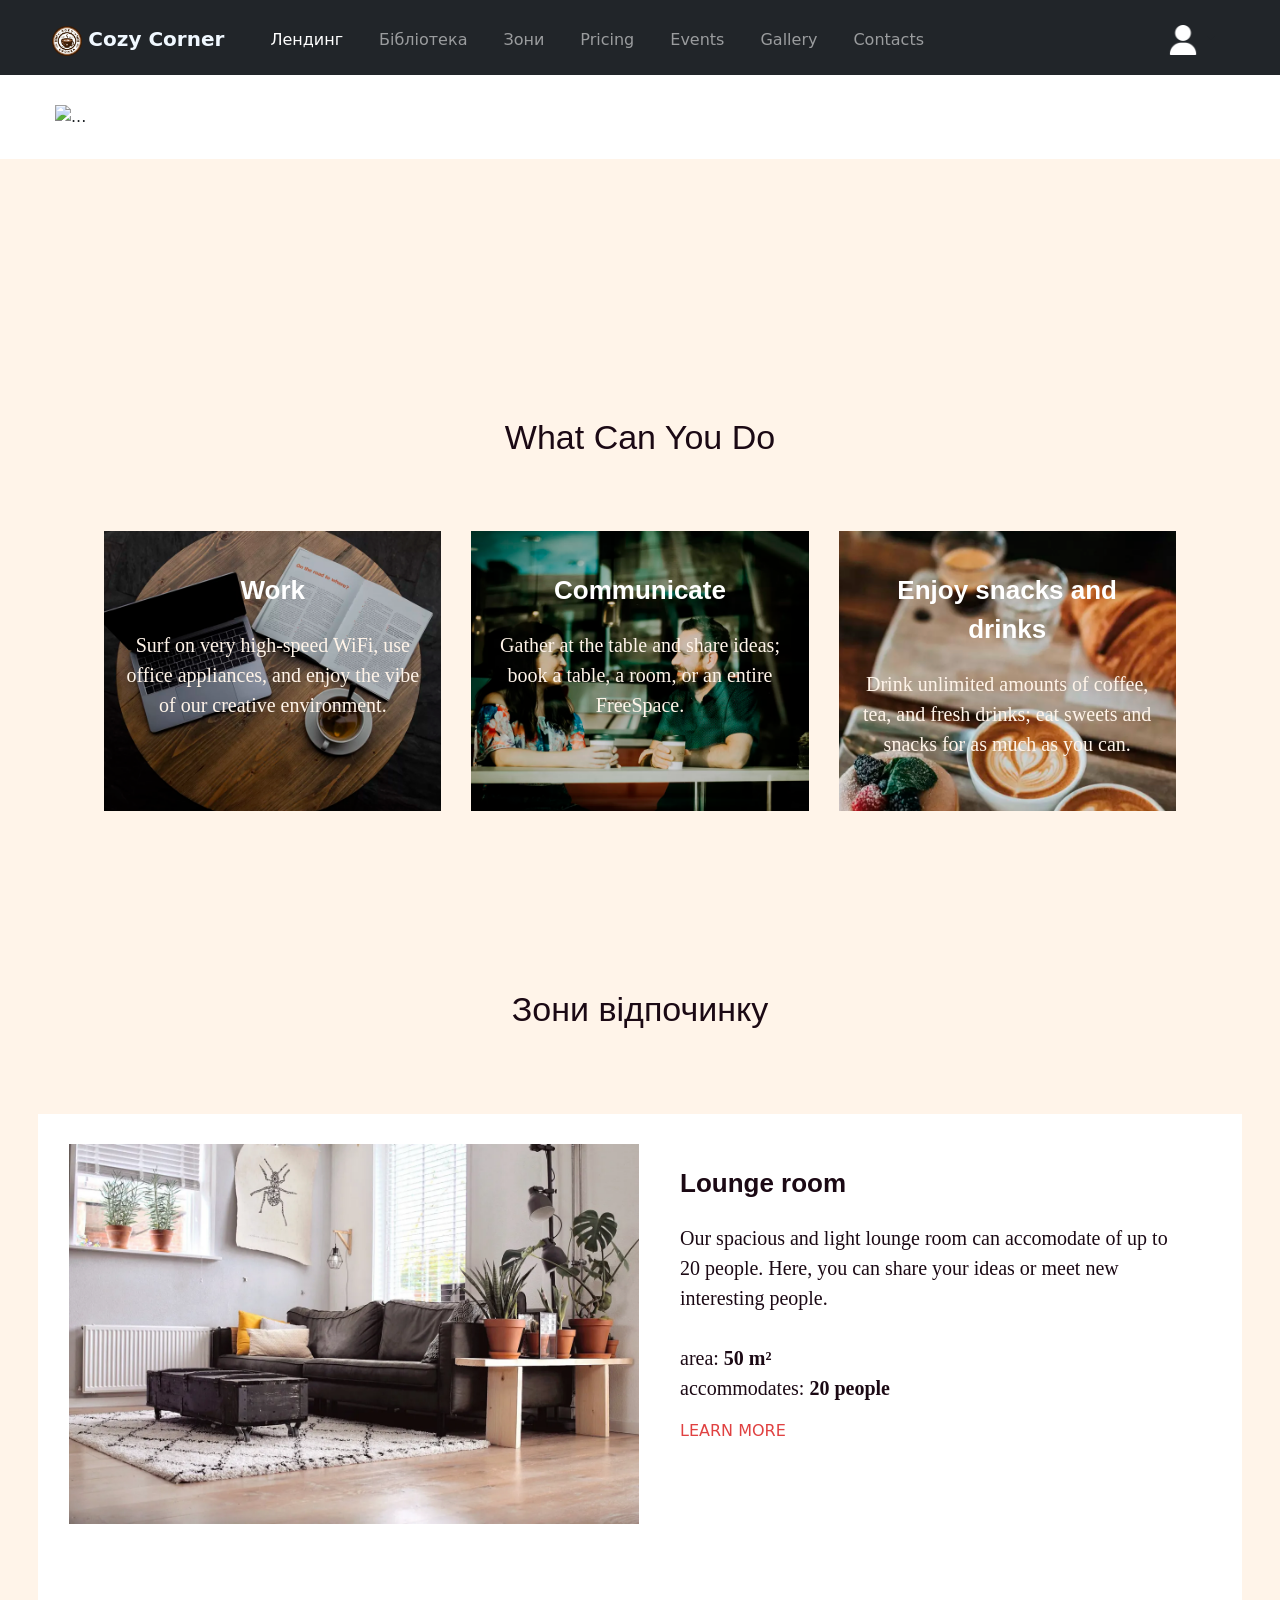
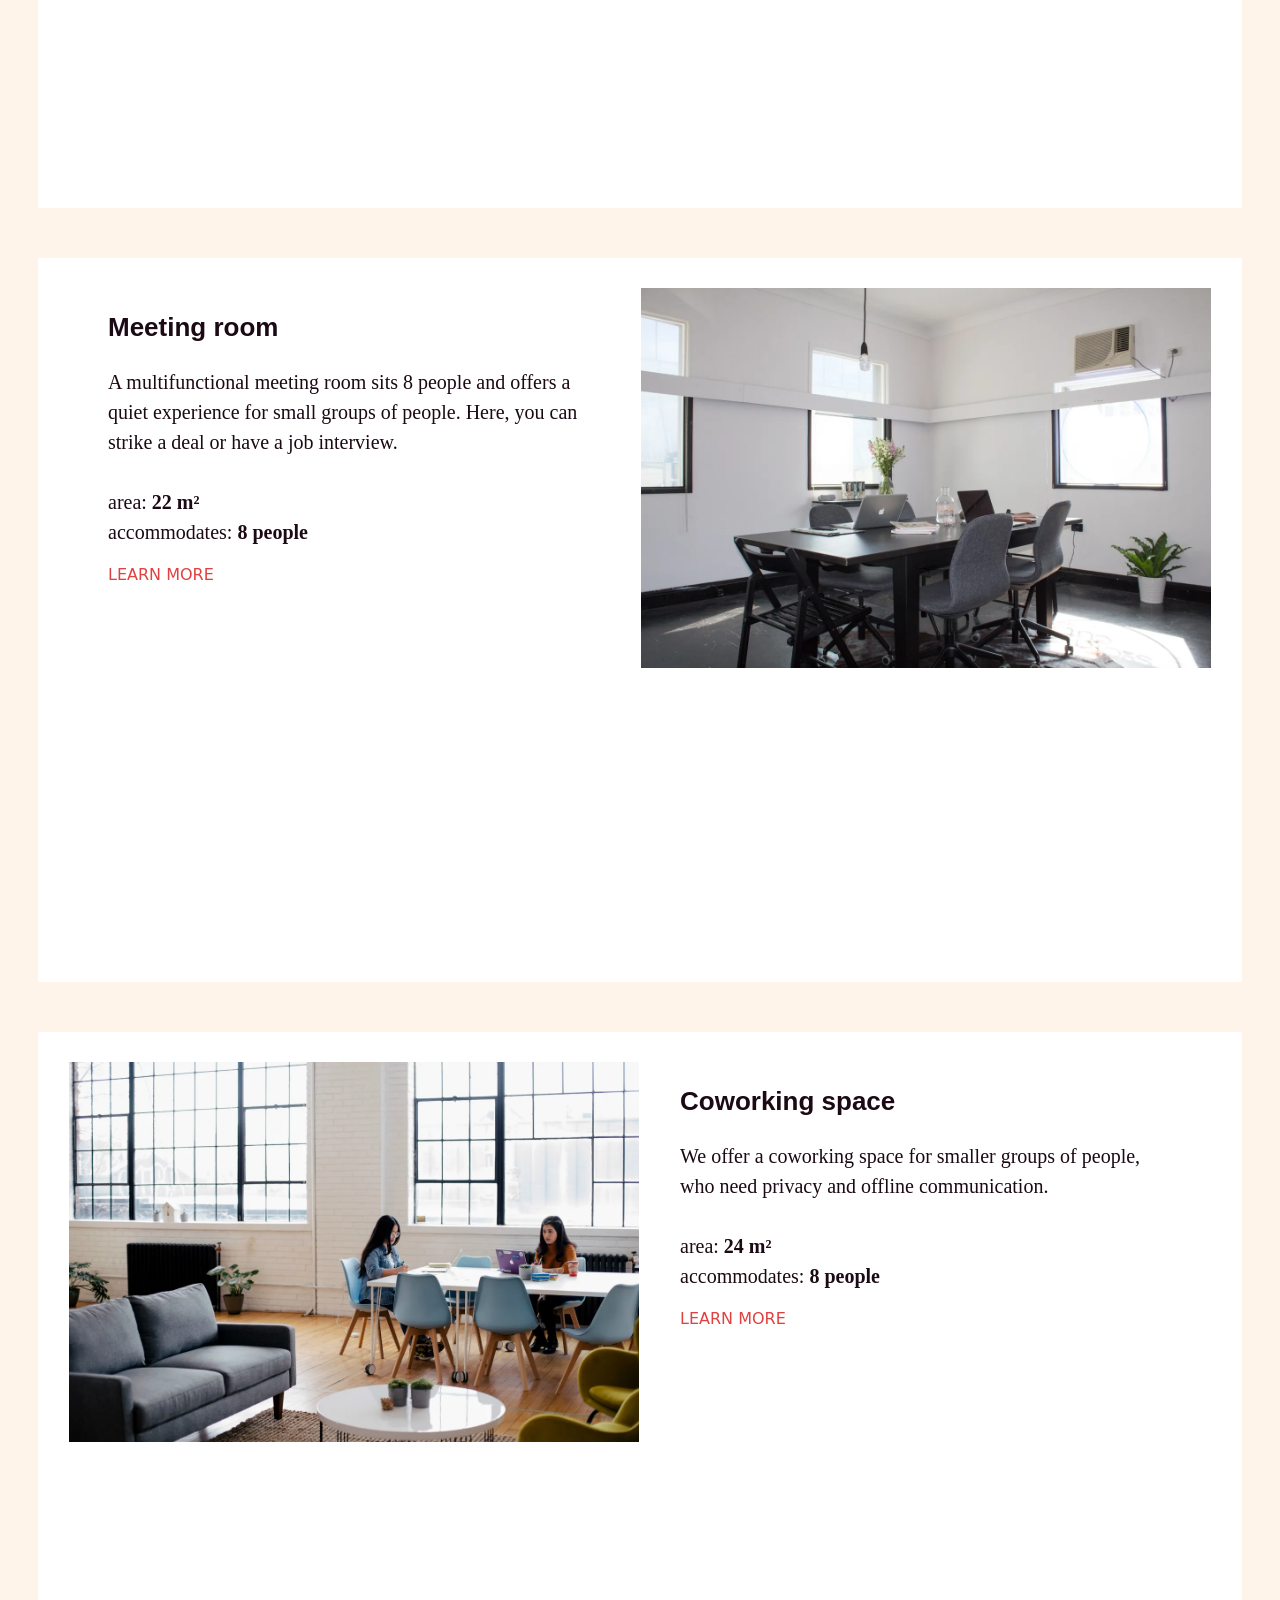
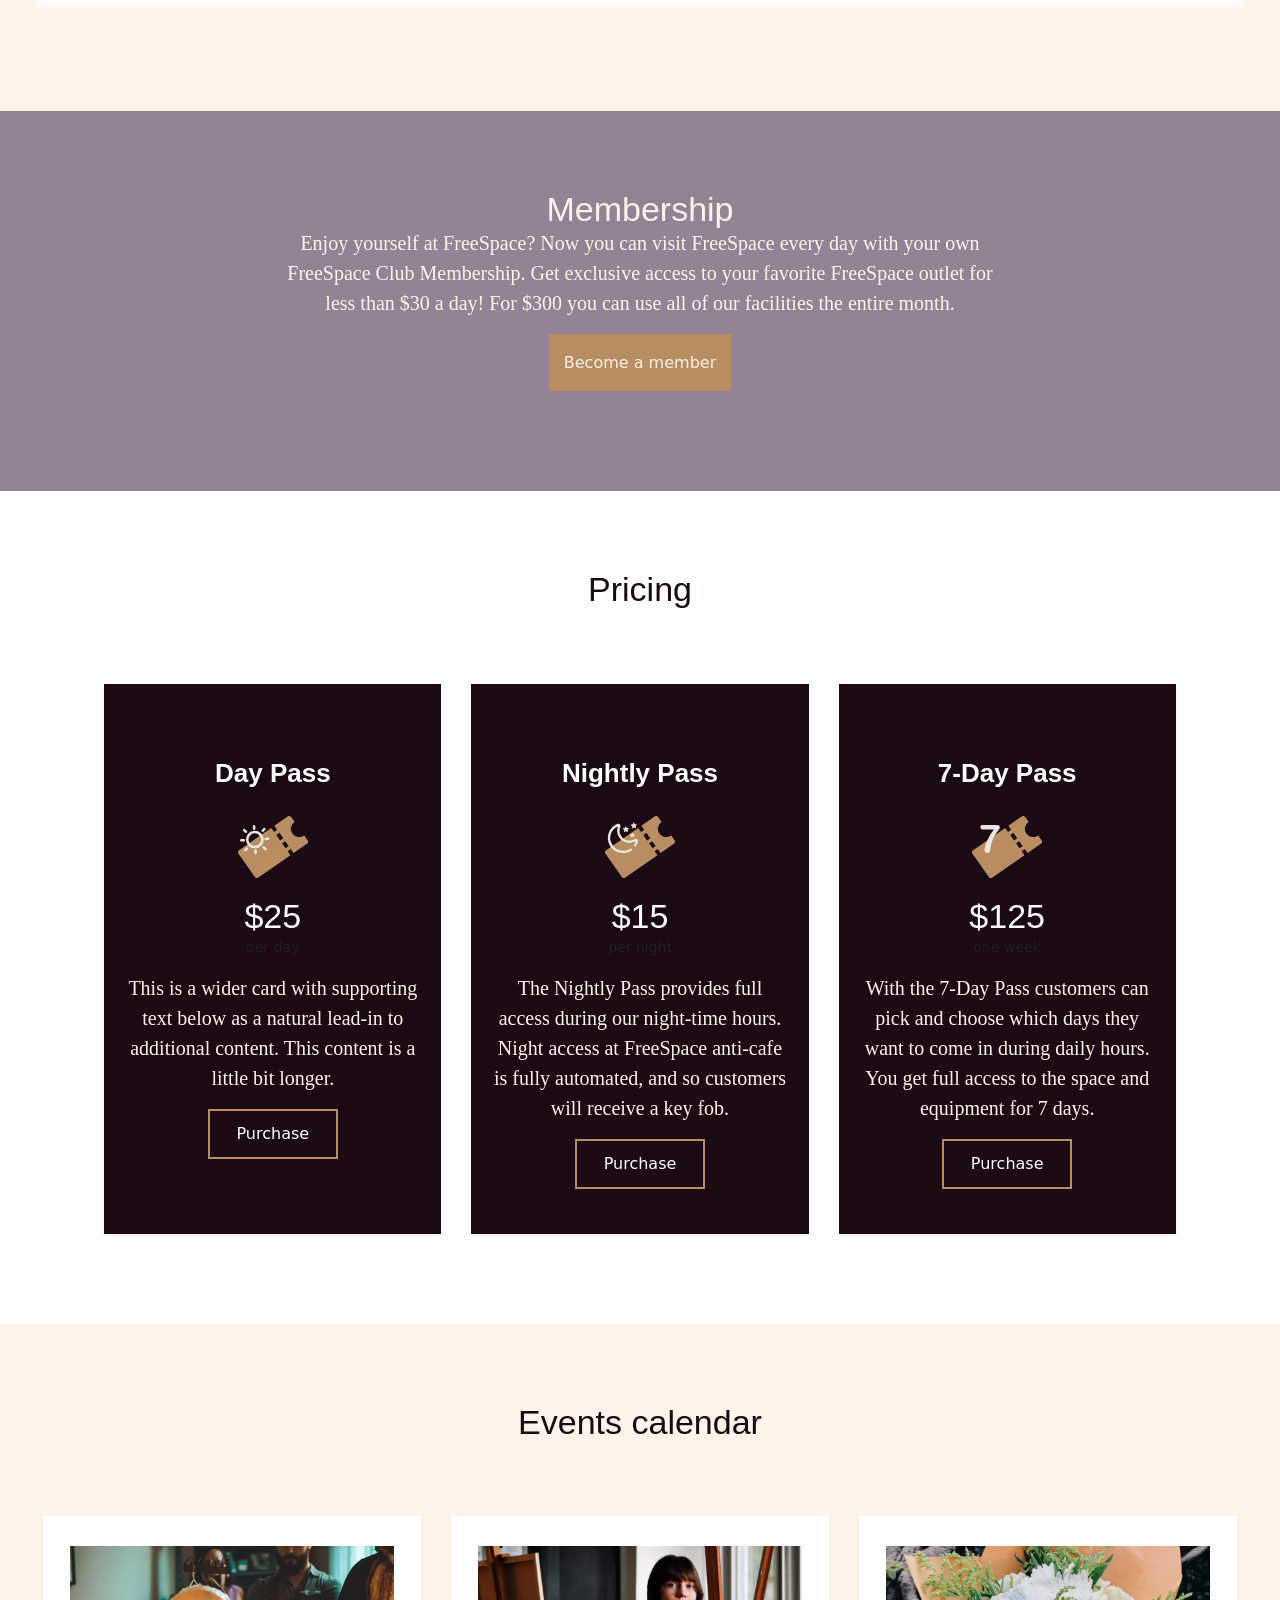
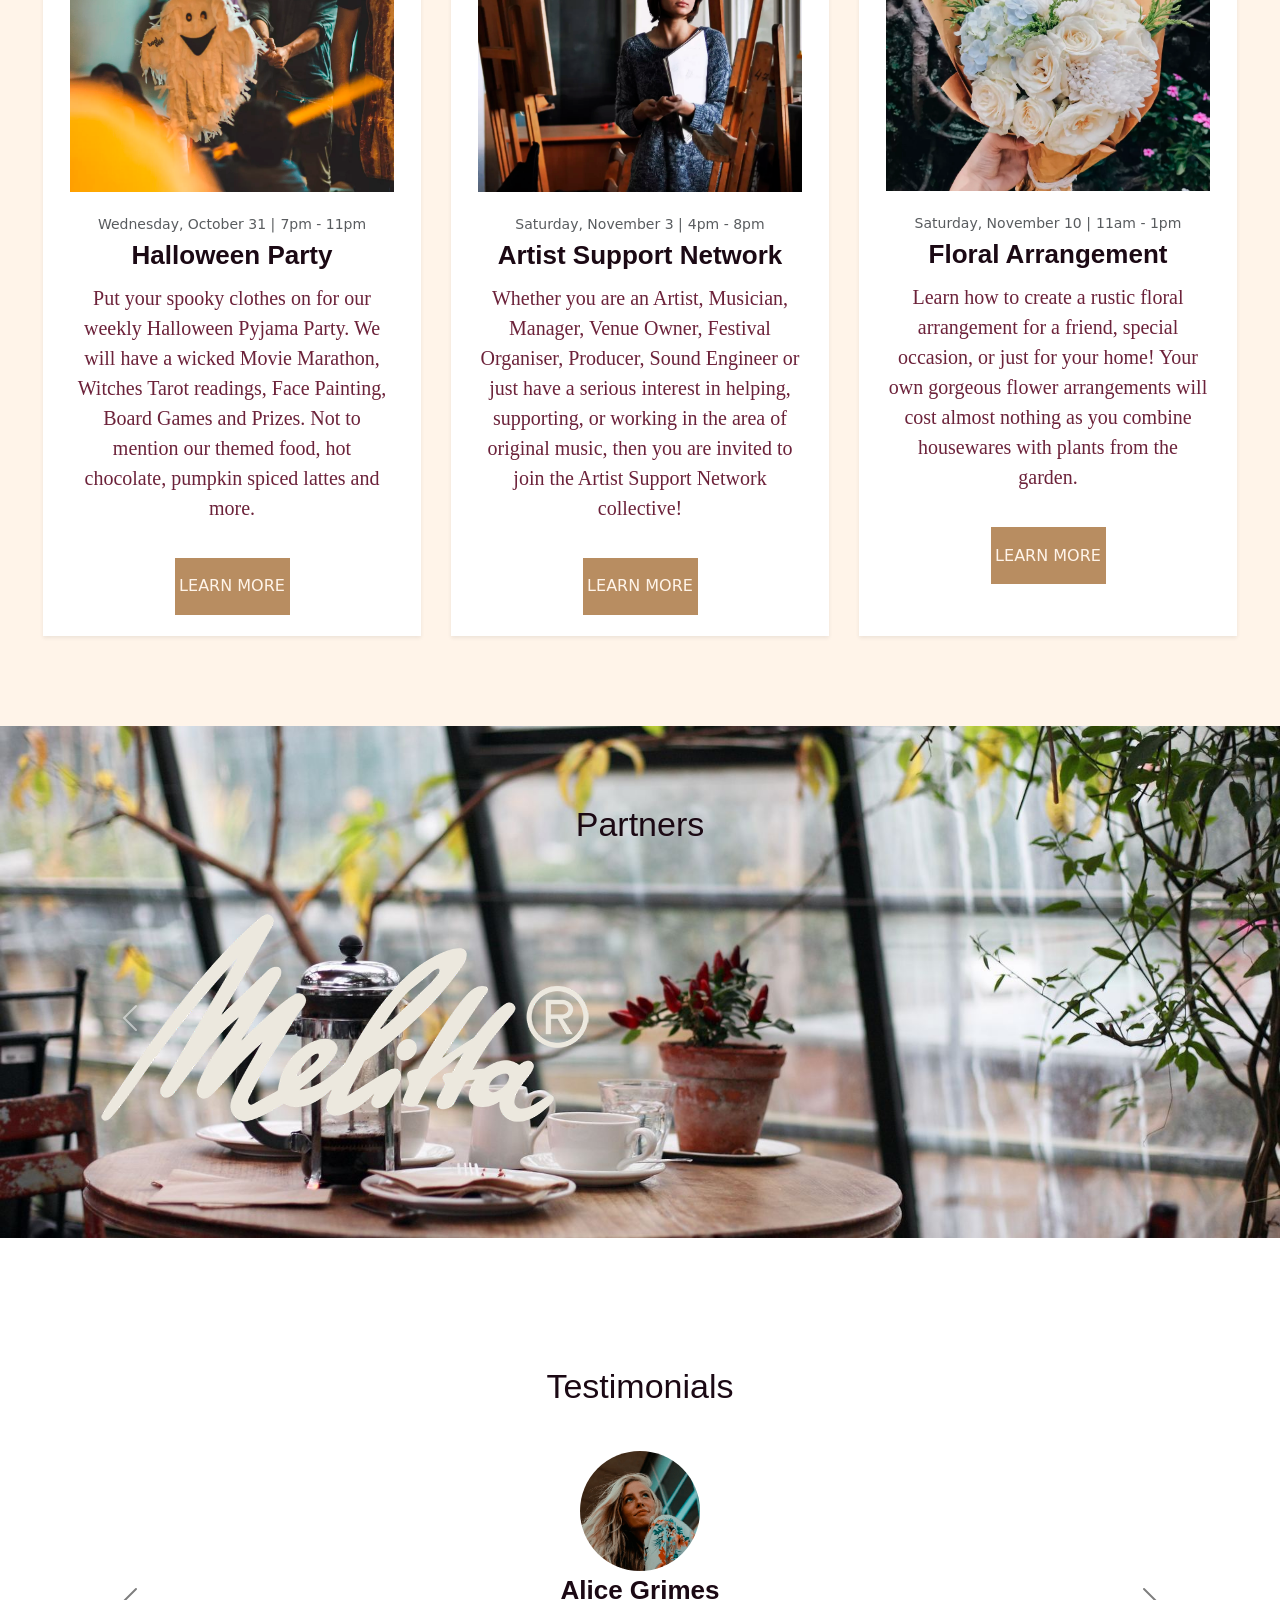
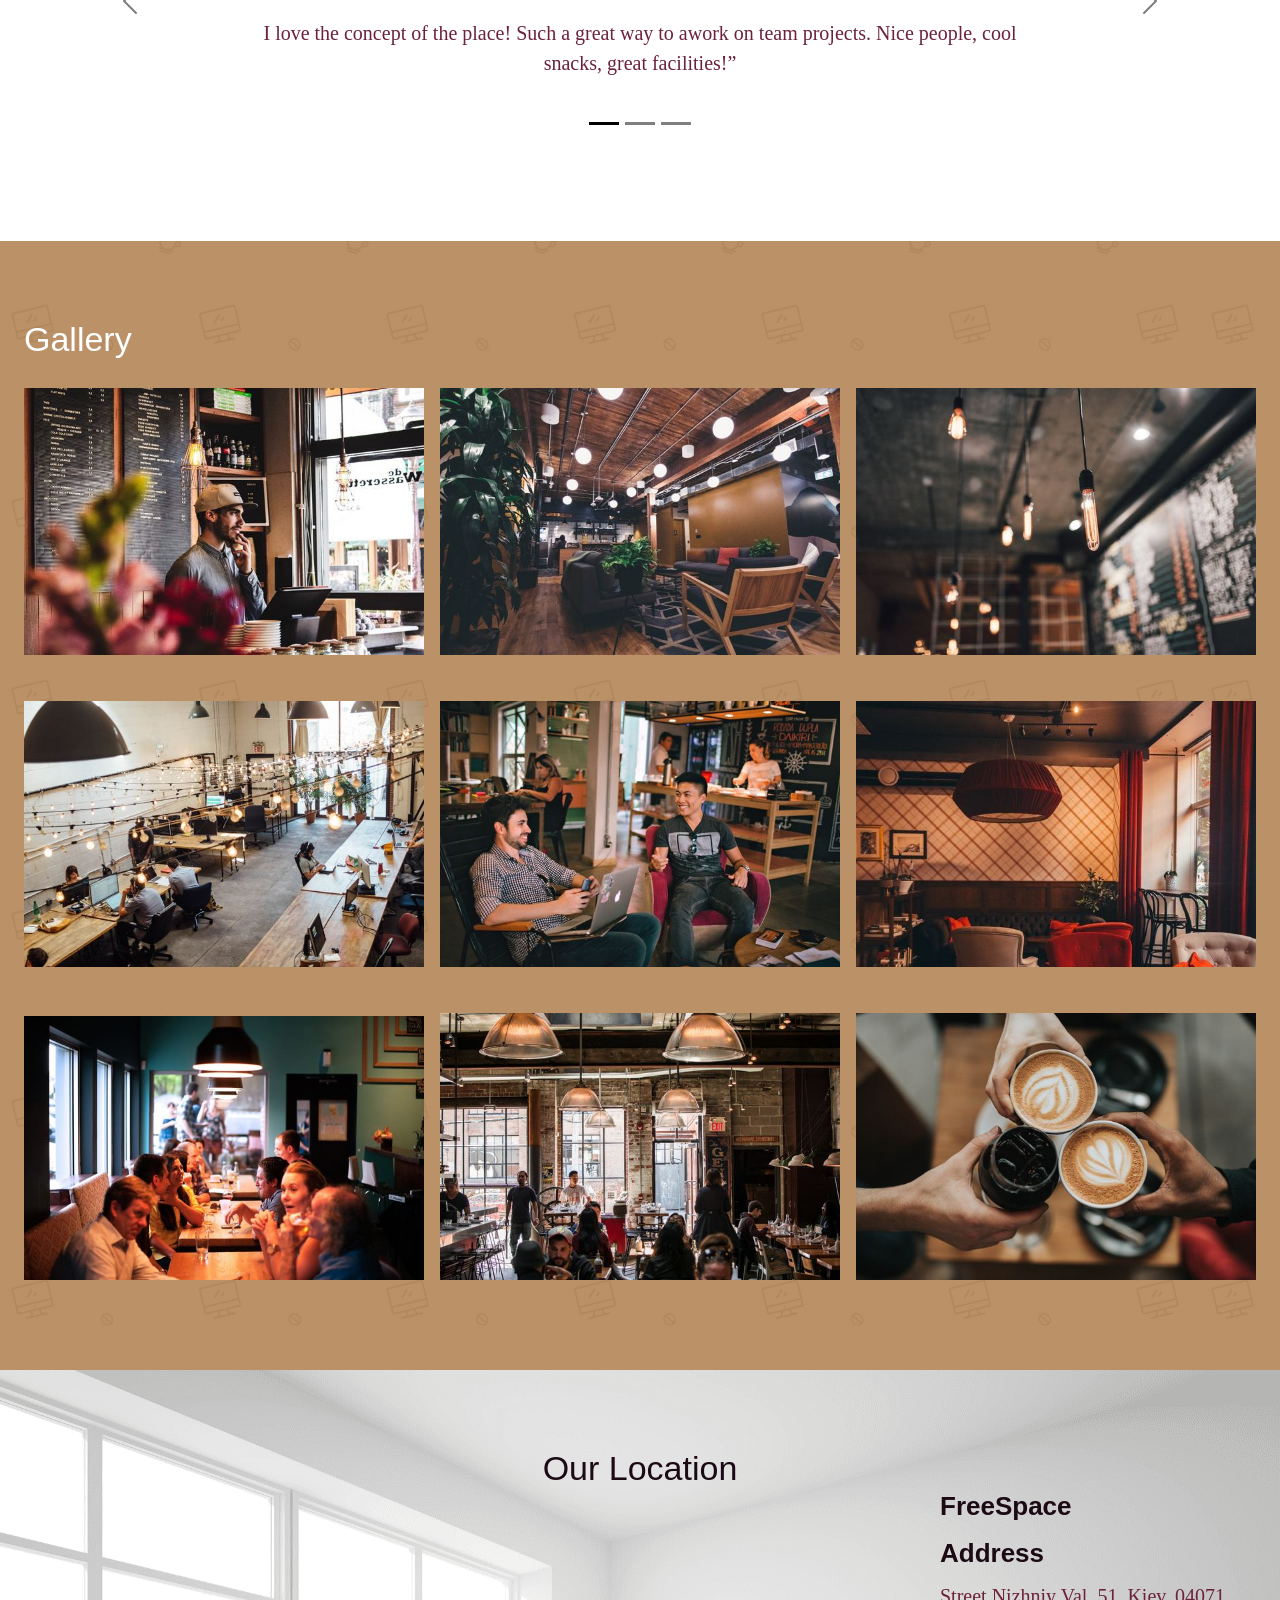
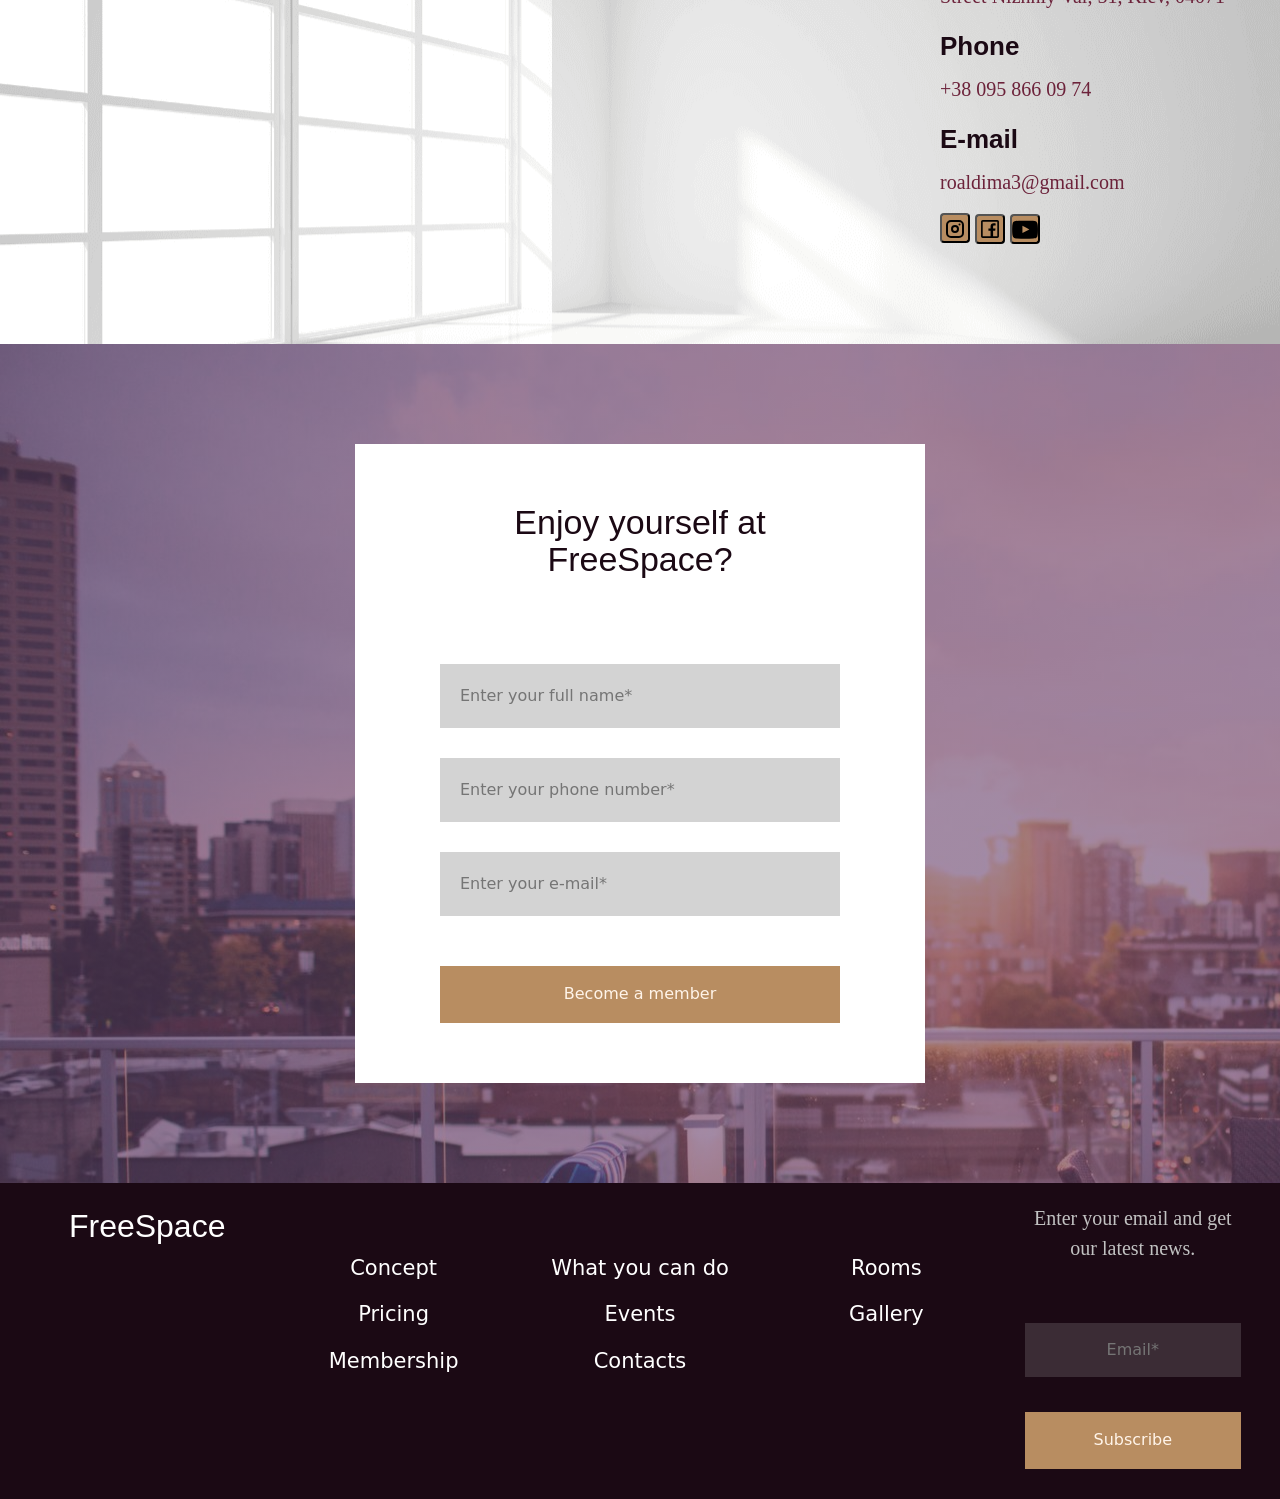
==== home/index.html @ b963ac5a "0.1.9 - Added Аdvertisement section to Home page -Updated code -Added section for Аdvertisement -Add" ====
<!DOCTYPE html>
<html lang="en">
<head>
    <meta charset="UTF-8">
    <meta http-equiv="X-UA-Compatible" content="IE=edge">
    <meta name="viewport" content="width=device-width, initial-scale=1.0">
    <link rel="icon" 
     type="image/png"
     href="/img/cozy_corner_logo_circl.png">
    <title>Home - Cozy Corner</title>
    <link href="https://cdn.jsdelivr.net/npm/bootstrap@5.1.3/dist/css/bootstrap.min.css" rel="stylesheet" integrity="sha384-1BmE4kWBq78iYhFldvKuhfTAU6auU8tT94WrHftjDbrCEXSU1oBoqyl2QvZ6jIW3" crossorigin="anonymous">
    <link rel="stylesheet" type="text/css" href="/css/controls.css">
    <link rel="stylesheet" type="text/css" href="/css/img.css">
    <link rel="stylesheet" type="text/css" href="/css/login.css">
    <link rel="stylesheet" type="text/css" href="/css/header-footer.css">
    <link rel="stylesheet" type="text/css" href="home.css">
</head>

<body>
    <header style="position: sticky; top: 0; z-index: 1030;">
        <div id="headerDiv"></div>
        <script>
            document.addEventListener('DOMContentLoaded', function () {
                fetch('/reusable/header.html')
                    .then(response => response.text())
                    .then(html => {
                        document.getElementById('headerDiv').innerHTML = html;
                    })
                    .catch(error => console.error('Error loading the header:', error));
            });
        </script>
    </header>
    
    <main> 
        <!--<div class="hero-bottom">
            <div class="hero-bg">
                <div id="hero_bg">
                    <div class="hero">
                        <div class="hero-inner">
                            <div class="hero-text">
                                Nothing IS FREE.<br>Except for the time you spend.
                            </div>
                        </div>
                    </div>
                    <div class="hero-button">
                        <div class="inbutton">
                            <div class="inbutton-space">
                                <div class="space-button">
                                    <button class="button">3D TOUR</button>
                                </div>
                            </div>
                        </div>
                    </div>
                </div>
            </div>
        </div>-->

        <div id="Аdvertisement" class="advertisement">
            <div class="advertisement-block">
                <div id="carouselExampleIndicators" class="carousel slide" data-bs-ride="true">
                    <div class="carousel-indicators">
                        <button type="button" data-bs-target="#carouselExampleIndicators" data-bs-slide-to="0" class="active" aria-current="true" aria-label="Slide 1"></button>
                        <button type="button" data-bs-target="#carouselExampleIndicators" data-bs-slide-to="1" aria-label="Slide 2"></button>
                        <!-- <button type="button" data-bs-target="#carouselExampleIndicators" data-bs-slide-to="2" aria-label="Slide 3"></button> -->
                    </div>
                    <div class="carousel-inner">
                        <div class="carousel-item active" data-bs-interval="4000">
                            <img src="https://book-ye.com.ua//upload/rk/ad8/1024x420_2024_04_03T110359.675.png" class="d-block w-100" alt="...">
                        </div>
                        <div class="carousel-item" data-bs-interval="4000">
                            <img src="https://book-ye.com.ua/upload/rk/03d/1024x420_34_.png" class="d-block w-100" alt="...">
                        </div>
                        <!-- <div class="carousel-item" data-bs-interval="4000">
                            <img src="https://book-ye.com.ua/upload/rk/aa6/Premiya_baner_golovna.png" class="d-block w-100" alt="...">
                        </div> -->
                        <!-- <div class="carousel-item" data-bs-interval="4000">
                            <img src="..." class="d-block w-100" alt="...">
                        </div> -->
                    </div>
                    <button class="carousel-control-prev" type="button" data-bs-target="#carouselExampleIndicators" data-bs-slide="prev">
                        <span class="carousel-control-prev-icon" aria-hidden="true"></span>
                        <span class="visually-hidden">Previous</span>
                    </button>
                    <button class="carousel-control-next" type="button" data-bs-target="#carouselExampleIndicators" data-bs-slide="next">
                        <span class="carousel-control-next-icon" aria-hidden="true"></span>
                        <span class="visually-hidden">Next</span>
                    </button>
                  </div>
            </div>
        </div>

        <!-- <div id="Аdvertisement" class="advertisement">
            <div class="advertisement-block">
                <div class="advertisement-text">
                    <h2>Concept</h2>
                    <p>A new concept of entertainment, working and learning the public place. You can spend here time with friends, co-work, or rent a room for a private event. What makes it special is the absence of regular food and beverage menu — visitors pay only for the time spent, while all other services are complimentary.</p>
                </div>
                <div class="advertisement-button">
                    <div class="advertisement-button-block">
                        <button class="inv-button">LEARN MORE</button>
                    </div>
                </div>
                
            </div>
        </div> -->

        <div id="Events" class="events"></div>
        <div id="Books" class="books"></div>
        <div id="Favorite" class=""></div>
        <div id="" class=""></div>
    
        <div id="What" class="wcyd">
            <div class="wcyd-container">
                <div class="wcyd-header">
                    <h2>What Can You Do</h2>
                </div>
                <div class="container">
                    <div class="row">
                        <div class="wcyd-card">
                            <div class="wcyd-body work">
                                <h3 class="h-can-do">Work</h3>
                                <p class="p-can-do">Surf on very high-speed WiFi, use office appliances, and enjoy the vibe of our creative environment.</p>
                            </div>
                        </div>

                        <div class="wcyd-card">
                            <div class="wcyd-body communicate">
                                <h3 class="h-can-do">Communicate</h3>
                                <p class="p-can-do"> Gather at the table and share ideas; book a table, a room, or an entire FreeSpace.</p>
                            </div>
                        </div>

                        <div class="wcyd-card">
                            <div class="wcyd-body enjoy-sad">
                                <h3 class="h-can-do">Enjoy snacks and drinks</h3>
                                <p class="p-can-do">Drink unlimited amounts of coffee, tea, and fresh drinks; eat sweets and snacks for as much as you can.</p>
                            </div>
                        </div>
                    </div>
                </div>
            </div>
        </div>
        
        <div id="Rooms" class="our-rooms">
            <div class="rooms-container">
                <div class="rooms-header">
                    <h2>Зони відпочинку</h2>
                </div>
                <div class="containery">

                    <div class="row">
                        <div class="col">
                            <div class="card lounge-room">
                                <div class="damn-image part-1">
                                    <img class="rooms" src="../img/our-rooms/lounge-room.webp" alt="Lounge">
                                </div>
                                <div class="card-body part 2">
                                    <h3 class="h-rooms">Lounge room</h3>
                                    <p class="p-rooms"> Our spacious and light lounge room can accomodate of up to 20 people. Here, you can share your ideas or meet new interesting people.
                                    <br><br>
                                    area: 
                                    <span>50 m²</span>
                                    <br>
                                    accommodates: 
                                    <span>20 people</span></p>
                                    <a class="a-rooms" href="">LEARN MORE</a>
                                </div>
                            </div>
                        </div>
                        
                        <div class="col">
                            <div class="card meeting-room">
                                <div class="damn-image part-2">
                                    <img class="rooms" src="../img/our-rooms/meeting-room.webp" alt="Meeting">
                                </div>
                                <div class="card-body part-1">
                                    <h3 class="h-rooms">Meeting room</h3>
                                    <p class="p-rooms">A multifunctional meeting room sits 8 people and offers a quiet experience for small groups of people. Here, you can strike a deal or have a job interview.
                                    <br><br>area: 
                                    <span>22 m²</span>
                                    <br>accommodates: 
                                    <span>8 people</span></p>
                                    <a class="a-rooms" href="">LEARN MORE</a>
                                </div>
                            </div>
                        </div>

                        <div class="col">
                            <div class="card coworking-space">
                                <div class="damn-image part-1">
                                    <img class="rooms" src="../img/our-rooms/coworking-space.webp" alt="Coworking">
                                </div>
                                <div class="card-body part-2">
                                    <h3 class="h-rooms">Coworking space</h3>
                                    <p class="p-rooms">We offer a coworking space for smaller groups of people, who need privacy and offline communication.
                                    <br><br>area: 
                                    <span>24 m²</span>
                                    <br>accommodates: 
                                    <span>8 people</span></p>
                                    <a class="a-rooms" href="">LEARN MORE</a>
                                </div>
                            </div>
                        </div>
                    </div>
                </div>
            </div>
        </div>
        
        <div class="membership">
            <div class="member-container">
                <div class="member-block">
                    <div class="member-header">
                        <h2>Membership</h2>
                    </div>
                    <p>Enjoy yourself at FreeSpace? Now you can visit FreeSpace every day with your own FreeSpace Club Membership. Get exclusive access to your favorite FreeSpace outlet for less than $30 a day! For $300 you can use all of our facilities the entire month.</p>
                    <form action="#Form">
                        <button class="button" >Become a member</button>
                    </form> 
                </div>
            </div>
            
        </div>
        
        <div id="pricing" class="pricing">
            <div class="pricing-container">
                <div class="pricing-header">
                    <h2>Pricing</h2>
                </div>
                <div class="container">
                    <div class="row">
                    
                        <div class="cal">
                            <div class="card shadow-sm">
                                <h3>Day Pass</h3>
                                <div class="pricing-img" >
                                 <img src="../img/pricing/day.svg" alt="Day Pass">
                                </div>
                                <h2>$25</h2>
                                <small class="text-muted">per day</small>
                                <p class="card-text">This is a wider card with supporting text below as a natural lead-in to additional content. This content is a little bit longer.</p>
                                <button class="inv-button"><a href="#Form" >Purchase</a></button>
                            </div>
                        </div>

                        <div class="cal">
                            <div class="card shadow-sm">
                                <h3>Nightly Pass</h3>
                                <div class="pricing-img" >
                                 <img src="../img/pricing/night.svg" alt="Nightly Pass">
                                </div>
                                <h2>$15</h2>
                                <small class="text-muted">per night</small>
                                <p class="card-text">The Nightly Pass provides full access during our night-time hours. Night access at FreeSpace anti-cafe is fully automated, and so customers will receive a key fob.</p>
                                <button class="inv-button"><a href="#Form" >Purchase</a></button>
                            </div>
                        </div>

                        <div class="cal">
                            <div class="card shadow-sm">
                                <h3>7-Day Pass</h3>
                                <div class="pricing-img" >
                                 <img src="../img/pricing/7day.svg" alt="7-Day Pass">
                                </div>
                                <h2>$125</h2>
                                <small class="text-muted">one week</small>
                                <p class="card-text">With the 7-Day Pass customers can pick and choose which days they want to come in during daily hours. You get full access to the space and equipment for 7 days.</p>
                                <button class="inv-button"><a href="#Form" >Purchase</a></button>
                            </div>
                        </div>
                    </div>
                </div>
            </div>
        </div>

        <div id="Events" class="events">
            <div class="events-container">
                <div class="events-header">
                    <h2>Events calendar</h2>
                </div>
                <div class="container">
                    <div class="row">
                        <div class="col">
                            <div class="card shadow-sm">
                                <div class="ev-image">
                                    <img class="img" src="../img/event-calendar/halloween.png" alt="Halloween party">
                                </div>
                                <div class="card-body">
                                    <small class="text-muted">Wednesday, October 31 |</small>
                                    <small class="text-muted">7pm - 11pm</small>
                                    <h3>Halloween Party</h3>
                                    <p class="card-text">Put your spooky clothes on for our weekly Halloween Pyjama Party. We will have a wicked Movie Marathon, Witches Tarot readings, Face Painting, Board Games and Prizes. Not to mention our themed food, hot chocolate, pumpkin spiced lattes and more.</p>
                                    <div class="d-flex justify-content-between align-items-center">
                                        <div class="button">
                                            <button class="button">LEARN MORE</button>
                                        </div>
                                    </div>
                                </div>
                            </div>
                        </div>
                    
                        <div class="col">
                            <div class="card shadow-sm">
                                <div class="ev-image">
                                    <img class="img" src="../img/event-calendar/artist.png" alt="Artist Support Party">
                                </div>
                                <div class="card-body">
                                    <small class="text-muted">Saturday, November 3 |</small>
                                    <small class="text-muted">4pm - 8pm</small>
                                    <h3>Artist Support Network</h3>
                                    <p class="card-text">Whether you are an Artist, Musician, Manager, Venue Owner, Festival Organiser, Producer, Sound Engineer or just have a serious interest in helping, supporting, or working in the area of original music, then you are invited to join the Artist Support Network collective!</p>
                                    <div class="d-flex justify-content-between align-items-center">
                                        <div class="button">
                                            <button class="button">LEARN MORE</button>
                                        </div>
                                    </div>
                                </div>
                            </div>
                        </div>

                        <div class="col">
                            <div class="card shadow-sm">
                                <div class="ev-image">
                                    <img class="img" src="../img/event-calendar/flowers.png" alt="Floral Arrangement">
                                </div>
                                <div class="card-body">
                                    <small class="text-muted">Saturday, November 10 |</small>
                                    <small class="text-muted">11am - 1pm</small>
                                    <h3>Floral Arrangement</h3>
                                    <p class="card-text">Learn how to create a rustic floral arrangement for a friend, special occasion, or just for your home! Your own gorgeous flower arrangements will cost almost nothing as you combine housewares with plants from the garden.</p>
                                    <div class="d-flex justify-content-between align-items-center">
                                        <div class="button">
                                            <button class="button">LEARN MORE</button>
                                        </div>
                                    </div>
                                </div>
                            </div>
                        </div>
                    </div>
                </div>
            </div>
        </div>

        <div class="partners">
            <div class="partners-block">
                <div class="partners-container">
                    <div class="text-block">
                        <h2>Partners</h2>
                    </div>
    
                    <div id="partners-carousel" class="carousel slide" data-bs-ride="carousel">
                        <div class="carousel-inner">
                            <div class="carousel-item active">
                                <div class="part-item">
                                    <img class="part-img" src="../img/partners/melitta.png" alt="...">
                                </div>
                            </div>
                            <div class="carousel-item">
                                <img class="part-img" src="../img/partners/cafe-magazin.png" alt="...">
                            </div>
                            <div class="carousel-item">
                                <img class="part-img" src="../img/partners/jazz.png" alt="...">
                            </div>
                            <div class="carousel-item">
                                <img class="part-img" src="../img/partners/dell.png" alt="...">
                            </div>
                            <div class="carousel-item">
                                <img class="part-img" src="../img/partners/bassett.png" alt="...">
                            </div>
                            <div class="carousel-item">
                                <img class="part-img" src="../img/partners/food-stores.png" alt="...">
                            </div>
                            <div class="carousel-item">
                                <img class="part-img" src="../img/partners/man.png" alt="...">
                            </div>
                        </div>
                        <button class="carousel-control-prev" type="button" data-bs-target="#partners-carousel" data-bs-slide="prev">
                            <span class="carousel-control-prev-icon" aria-hidden="true"></span>
                            <span class="visually-hidden">Previous</span>
                        </button>
                        <button class="carousel-control-next" type="button" data-bs-target="#partners-carousel" data-bs-slide="next">
                            <span class="carousel-control-next-icon" aria-hidden="true"></span>
                            <span class="visually-hidden">Next</span>
                        </button>
                      </div>
                </div>
            </div> 
        </div> 

        <div class="testi">
            <div class= "testi-container">
                <div class="testi-text">
                    <h2>Testimonials</h2>
                </div>
                <div id="testi-car" class="carousel carousel-dark slide" data-bs-ride="carousel">
                    <div class="carousel-indicators">
                        <button type="button" data-bs-target="#testi-car" data-bs-slide-to="0" class="active" aria-current="true" aria-label="Slide 1"></button>
                        <button type="button" data-bs-target="#testi-car" data-bs-slide-to="1" aria-label="Slide 2"></button>
                        <button type="button" data-bs-target="#testi-car" data-bs-slide-to="2" aria-label="Slide 3"></button>
                      </div>

                    <div class="carousel-inner">
                        <div class="carousel-item active">
                            <div class="testi-img">
                                <img class="testimg" src="../img/testimonials/alice.png" alt="Alice">
                            </div>
                            <div class="testi-body">
                                <h3>Alice Grimes</h3>
                                <p>I love the concept of the place! Such a great way to awork on team projects. Nice people, cool snacks, great facilities!”</p>
                            </div>
                        </div>

                        <div class="carousel-item">
                            <div class="testi-img">
                                <img class="testimg" src="../img/testimonials/henry.png" alt="Henry">
                            </div>
                            <div class="testi-body">
                                <h3>Henry Walsch</h3>
                                <p>"I am impressed by the venue. FreeSpace is a superb place to generate ideas and work on creative projects. I have also attended a couple of interesting events with prominent speakers. Always nice and rewarding."</p>
                            </div>
                        </div>

                        <div class="carousel-item">
                            <div class="testi-img"> 
                                <img class="testimg" src="../img/testimonials/bob.png" alt="Bob">
                            </div>
                            <div class="testi-body">
                                <h3>Bob Cooper</h3>
                                <p>"FreeSpace is somewhat unusual for an office guy like me. Many people, lots of communication, night-time opportunities. The snacks are really neat by the way."</p>
                            </div>
                        </div>
                    </div>
                    
                    <button class="carousel-control-prev" type="button" data-bs-target="#testi-car" data-bs-slide="prev">
                        <span class="carousel-control-prev-icon" aria-hidden="true"></span>
                        <span class="visually-hidden">Previous</span>
                      </button>
                      <button class="carousel-control-next" type="button" data-bs-target="#testi-car" data-bs-slide="next">
                        <span class="carousel-control-next-icon" aria-hidden="true"></span>
                        <span class="visually-hidden">Next</span>
                    </button>            
                </div>
            </div> 
        </div>     
                
        <div  class="gallery" id="Gallery">
            <div class="gallery-container">
                <h2 id="gallery-h2">Gallery</h2>
                <div class="gallery-grid">
                    <img src="../img/gallery/barista.jpg" alt="Barista">
                    <img src="../img/gallery/waiting-room.jpg" alt="Waiting-room">
                    <img src="../img/gallery/lamps.jpg" alt="Lamps">
                    <img src="../img/gallery/workers.jpg" alt="Working">
                    <img src="../img/gallery/smiling-men.jpg" alt="Smiling-men">
                    <img src="../img/gallery/restoraunt-room.jpg" alt="Restoraunt-room">
                    <img src="../img/gallery/cafe.jpg" alt="Cafe">
                    <img src="../img/gallery/big-restoraunt.jpeg" alt="Big-restoraunt">
                    <img src="../img/gallery/cofee-cups.jpg" alt="Coffee-cups">
                </div>
            </div>
        </div>
        
        <div id="Contacts" class="location">
            <div class="location-container">
                <h2>Our Location</h2>
                <div class="loc-parts">
                    <div class="loc-grid">
                    <div class="map"  >  
                        <iframe name="map" id="map" src="https://www.google.com/maps/embed?pb=!1m18!1m12!1m3!1d2539.419154239483!2d30.516117515732162!3d50.470540079478134!2m3!1f0!2f0!3f0!3m2!1i1024!2i768!4f13.1!3m3!1m2!1s0x40d4ce144aa352a5%3A0xb11403053a8c95fc!2zQnRzIERvbWlubywg0LLRg9C70LjRhtGPINCd0LjQttC90ZbQuSDQktCw0LssIDUxLCDQmtC40ZfQsiwgMDQwNzE!5e0!3m2!1sru!2sua!4v1635851446924!5m2!1sru!2sua"  frameborder="0"  cellspacing="0" style="border-style:none; width: 100%; height:100%; " loading="lazy"></iframe>
                    </div>
                    </div>
                    <div class="loc-grid">
                        <h3>FreeSpace</h3>
                        <h3>Address</h3>
                        <p>Street Nizhniy Val, 51, Kiev, 04071</p>
                        <h3>Phone</h3>
                        <p>+38 095 866 09 74</p>
                        <h3>E-mail</h3>
                        <p>roaldima3@gmail.com</p>
                        
                        <button class="soc-button"><a href="https://www.instagram.com/zellyprof/"><img src="../img/socials/instagram.svg" alt="Instagram"></a></button>
                        <button class="soc-button"><a href="https://m.facebook.com/profile.php"><img src="../img/socials/facebook.svg" alt="Facebook"></a></button>
                        <button class="soc-button"><a href="https://www.youtube.com/channel/UCqGjCzCi5zG3RjJUA-ZDBkQ"><img src="../img/socials/youtube.svg" alt="Youtube"></a></button>
                    </div>
                </div>
            </div>
        </div>

        <div id="Form" class="form">
            <div class="form-container">
                <div class="form-block">
                    <div class="form-header">
                        <h2>Enjoy yourself at FreeSpace?</h2>
                    </div>
                    <p>Get your own FreeSpace Club Membership.</p>
                    <div class="form-to-fill">
                        <div class="form-holder">
                            <input type="text" placeholder="Enter your full name*" required>
                        </div>
                        <div class="form-holder">
                            <input type="text" placeholder="Enter your phone number*" required>
                        </div>
                        <div class="form-holder">
                            <input type="text" placeholder="Enter your e-mail*" required>
                        </div>
                        
                        <button class="button">Become a member</button>    
                    </div>
                </div>
            </div>
        </div>
    </main>
    
    <footer> 
        <div class="footer">
            <h1>FreeSpace</h1>
                <div class="footer-list">
                    <a href="#Concept">Concept</a>
                    <a href="#Pricing">Pricing</a>
                    <a href="#Membership">Membership</a>
                </div>
                <div class="footer-list">
                    <a href="#What">What you can do</a>
                    <a href="#Events">Events</a>
                    <a href="#Contacts">Contacts</a>
                </div>
                <div class="footer-list">
                    <a href="#Rooms">Rooms</a>
                    <a href="#Gallery">Gallery</a>
                </div>
            <div class="footer-email">
                <p class="footer-span">Enter your email and get our latest news.</p><br>
                <div class="footer-email-button">
                    <input class="footer-email" id="footeremail" name="email" type="text" placeholder="Email*"><br/> 
                    <button class="button" name="button" type="submit" onClick="ValidMail();">Subscribe</button>
                </div>
            </div>
        </div>
    </footer>
    <!-- Place this div where you want the modal to be loaded, typically at the end of body -->
    <div id="loginModalContainer" style="display: none;"></div>
    <script src="../js/logged.js"></script>
    <script>
        document.addEventListener('DOMContentLoaded', function () {
            fetch('../reusable/login.html')
                .then(response => {
                    if (!response.ok) {
                        throw new Error('Network response was not ok for login.html');
                    }
                    return response.text();
                })
                .then(html => {
                    const loginModalContainer = document.getElementById('loginModalContainer');
                    checkLoginStatus();
                    if (loginModalContainer) {
                        loginModalContainer.innerHTML = html;
                        console.log('Login modal content loaded successfully');
                    } else {
                        console.error('loginModalContainer div not found in the DOM');
                    }
                })
                .catch(error => console.error('Error loading the login modal:', error));
        });
    </script>
    <script src="../js/index.js"></script>
    <script src="../638-team-r/js/map.js"></script>
    <script src="https://cdn.jsdelivr.net/npm/bootstrap@5.1.3/dist/js/bootstrap.bundle.min.js" integrity="sha384-ka7Sk0Gln4gmtz2MlQnikT1wXgYsOg+OMhuP+IlRH9sENBO0LRn5q+8nbTov4+1p" crossorigin="anonymous"></script>
</body>
</html>
---- css/controls.css ----
.button {
    height: 57px;
    width: 115px;
    border: 2px;
    border-color: transparent;
    padding: 0 0 0 0;
    margin: 0 0 0 0;
    border-radius: 0;
    color: #fff4e9;
    text-decoration: none;
    text-align: center;
    transition: color 0.7s;
    background-color: #b88d61;
  }
  
  .button:hover {
    color: black;
    background-color: #d3ac84;
    cursor: pointer;
    transition: 0.7s;
  }

  #header_bg button{
    font-size: 16.5px;
    font-family: 'Oswald',sans-serif;
    /*color: #fff4e9;*/
    font-style: normal;
    font-weight: 500;
    line-height: 1.33;
}

  .inv-button {
    height: 50px;
    width: 130px;
    border: 2px solid #b88d61;
    margin: 0 0 0 0;
    padding: 0 0 0 0;
    border-radius: 0;
    color: #1b0914;
    text-decoration: none;
    text-align: center;
    transition: color 0.7s;
    background-color: transparent;
    box-shadow: 0 0 0 0 transparent;
  }

  .inv-button:hover {
    color: #fff;
    background-color: #b88d61;
    box-shadow: 0 0 0 0 transparent;
    cursor: pointer;
    transition: 0.7s;
  }

  .soc-button {
    height: 30px;
    width: 30px;
    padding: 0 0;
    margin: 0 0 0 0;
    border-radius: 4px;
    color: #fff4e9;
    text-decoration: none;
    text-align: center;
    transition: color 0.7s;
    background-color: #b88d61;
  }
  
  .soc-button:hover {
    color: white;
    background-color: #9f7347;
    cursor: pointer;
    transition: 0.7s;
  }
---- css/img.css ----
.our-location > img{
    min-width: 15px;
    min-height: 15px;
    max-width: 17px;
    max-height: 17px;
}
---- css/login.css ----
*, :after, :before {
  box-sizing: border-box;
}
.clearfix:after,
.clearfix:before {
  content: "";
  display: table;
}
.clearfix:after {
  clear: both;
  display: block;
}
a {
  color: inherit;
  text-decoration: none;
}
span{
    padding-right: 12px;
}
.modal {
    display: none; /* Change from visibility and opacity to display for easier control */
    width: 100%;
    height: 100vh;
    background-color: rgba(0, 0, 0, 0.5);
    align-items: center;
    justify-content: center;
    border: 1px solid #888;
    box-shadow: 0 4px 6px rgba(0,0,0,0.1);

    padding: 50px; /* Space around the inner div */
    display: flex;
    justify-content: center; /* Center horizontally */
    align-items: center;/* Needed for absolute positioning of the close button inside it */
}

  
.modal-content {
    margin: auto;
    margin-top: 150px;
    border-radius: 10px;
    width: 90%;
    max-width: 500px;
}
  
.close-button {
    float: right;
    font-size: 1.5rem;
    font-weight: bold;
}
  
.close-button:hover, .close-button:focus {
    color: red;
    cursor: pointer;
}
  
.login-wrap {
    width: 100%;
    border-radius: 10px;
    margin: auto;
    max-width: 525px;
    min-height: 700px;
    position: relative;
    background: url(https://raw.githubusercontent.com/khadkamhn/day-01-login-form/master/img/bg.jpg)
        no-repeat center;
    box-shadow: 0 12px 15px 0 rgba(0, 0, 0, 0.24),
    0 17px 50px 0 rgba(0, 0, 0, 0.19);
}
.login-html {
    border-radius: 5px;
    width: 100%;
    height: 100%;
    position: absolute;
    padding: 90px 70px 50px 70px;
    background: rgba(40, 57, 101, 0.9);
}
.login-html .sign-in-htm,
.login-html .sign-up-htm {
  top: 0;
  left: 0;
  right: 0;
  bottom: 0;
  position: absolute;
  transform: rotateY(180deg);
  backface-visibility: hidden;
  transition: all 0.4s linear;
}
.login-html .sign-in,
.login-html .sign-up,
.login-form .group .check {
  display: none;
}
.login-html .tab,
.login-form .group .label,
.login-form .group .button {
  text-transform: uppercase;
}
.login-html .tab {
  font-size: 22px;
  margin-right: 15px;
  cursor: pointer;
  padding-bottom: 5px;
  margin: 0 15px 10px 0;
  display: inline-block;
  border-bottom: 2px solid transparent;
}
.login-html .sign-in:checked + .tab,
.login-html .sign-up:checked + .tab {
  color: #fff;
  border-color: #1161ee;
  cursor: pointer;
}
.login-form {
  min-height: 345px;
  position: relative;
  perspective: 1000px;
  transform-style: preserve-3d;
}
.login-form .group {
  margin-bottom: 15px;
}
.login-form .group .label,
.login-form .group .input,
.login-form .group .button {
  width: 100%;
  color: #fff;
  display: block;
}
.login-form .group .input,
.login-form .group .button {
  border: none;
  padding: 15px 20px;
  border-radius: 25px;
  background: rgba(255, 255, 255, 0.1);
}
.login-form .group input[data-type="password"] {
  -webkit-text-security: circle;
}
.login-form .group .label {
  color: #aaa;
  font-size: 12px;
}
.login-form .group .button {
  background: #1161ee;
  cursor: pointer;
}
.login-form .group .button:hover {
    background:#1454c4;
    cursor: pointer;
  }
.login-form .group label .icon {
  width: 15px;
  height: 15px;
  border-radius: 2px;
  position: relative;
  display: inline-block;
  background: rgba(255, 255, 255, 0.1);
}
.login-form .group label .icon:before,
.login-form .group label .icon:after {
  content: "";
  width: 10px;
  height: 2px;
  background: #fff;
  position: absolute;
  transition: all 0.2s ease-in-out 0s;
}
.login-form .group label .icon:before {
  left: 3px;
  width: 5px;
  bottom: 6px;
  transform: scale(0) rotate(0);
}
.login-form .group label .icon:after {
  top: 6px;
  right: 0;
  transform: scale(0) rotate(0);
}
.login-form .group .check:checked + label {
  color: #fff;
}
.login-form .group .check:checked + label .icon {
  background: #1161ee;
}
.login-form .group .check:checked + label .icon:before {
  transform: scale(1) rotate(45deg);
}
.login-form .group .check:checked + label .icon:after {
  transform: scale(1) rotate(-45deg);
}
.login-html
  .sign-in:checked
  + .tab
  + .sign-up
  + .tab
  + .login-form
  .sign-in-htm {
  transform: rotate(0);
}
.login-html .sign-up:checked + .tab + .login-form .sign-up-htm {
  transform: rotate(0);
}
.hr {
  height: 2px;
  margin: 60px 0 20px 0;
  background: rgba(255, 255, 255, 0.2);
}
.foot-lnk {
  text-align: center;
}

#loginModalContainer {
    display: none; /* Initially hidden */
    position: fixed; /* Stay in place */
    left: 0;
    top: 0;
    width: 100%; /* Full width */
    height: 100%; /* Full height */
    overflow: auto; /* Enable scroll if needed */
    background-color: rgba(0,0,0,0.4); /* Black w/ opacity */
    z-index: 1050; /* Sit on top */
    align-items: center; /* Center content vertically */
    justify-content: center; /* Center content horizontally */
    display: flex; /* Use flexbox to center the modal */
}

.close-button {
    position: absolute;
    top: 10px; /* Distance from the top */
    right: 10px; /* Distance from the right */
    font-size: 1.5rem; /* Size of the close button */
    cursor: pointer; /* Pointer cursor on hover */
    border: none; /* No border */
    background: none; /* No background */
    color: #aaa; /* Light grey color, can be changed as needed */
}

.close-button:hover {
    color: #000; /* Darker color on hover */
}
---- css/header-footer.css ----
.navbar-holder {
    background: rgb(33, 37, 41); /* Ensure valid CSS syntax for RGB */
    padding-top: 10px;
    padding-bottom: 5px;
}

.navbar-holder .container-fluid {
    max-width: 1200px;
    display: flex;
    justify-content: space-between;
    align-items: center;
    flex-wrap: nowrap;
}


.navbar-nav {
    display: flex;
    flex-direction: row;
    list-style: none; /* Removes bullets */
    padding-left: 0;
    margin-bottom: 0;
    align-items: center;
}

.nav-item {
    padding: 0 10px; /* Adds horizontal padding between items */
}

.nav-link {
    display: block;
    padding: .5rem 1rem;
}

.user-container {
    display: flex;
    align-items: center;
}

.navbar-holder span{
    color: aliceblue;
}

header > .header a{
    font-size: 18px;
    font-family: 'Laila',serif;
    color: #ffffff;
    line-height: normal;
    font-weight: 400;
    font-style: normal;
}
---- home/home.css ----
:root {
    scroll-behavior: smooth;
}

body {
    /*min-width: 320;*/
    margin: auto;
}

h1{
    font-size: 32px;
    font-family: 'Oswald', sans-serif;
    color: #1b0914;
    line-height: 1.4375;
    text-align: left;
}

h2{
    text-align: center;
    font-size: 34px;
    font-family: 'Oswald',sans-serif;
    color: #1b0914;
    line-height: 1.1;
    font-weight: 500;
    font-style: normal;
    margin: 0 0 0 0;
}

h3{
    font-size: 26px;
    font-family: 'Oswald',sans-serif;
    line-height: 1.5;
    font-weight: 600;
    letter-spacing: 0;
    font-style: normal;
    color: #1b0914;
}

p{
    font-size: 20px;
    font-family: 'Laila', serif;
    line-height: 1.5;
    font-style: normal;
    color: #6c223a;
    letter-spacing: 0;
    font-weight: normal;
}


/*Header text block*/
.hero-bottom {
    background: linear-gradient( rgba(44, 29, 46, 0.5),rgba(44, 29, 46, 0.5)), url(../img/header/header.jpg) no-repeat center/auto 100%;
}

.hero-bottom > .hero-bg > #hero_bg > .hero > .hero-inner > .hero-text{
    text-align: center;
    margin-top: 50px;
    padding-left: 15px;
    padding-right: 15px;
}

.hero-bottom > .hero-bg > #hero_bg{
    padding-left: 24px;
    padding-right: 24px;
}

.hero-bottom > .hero-bg{
    padding-top: 130px;
    padding-bottom: 130px;
}

.hero-bottom {
    width: auto;
}

.hero-text {
    font-size: 42px;
    font-family: 'Oswald', sans-serif;
    color: #ffffff;
    font-weight: 500;
    line-height: inherit;
    font-style: normal;
}

.hero-bottom > .hero-bg > #hero_bg > .hero-button > .inbutton > .inbutton-space > .space-button{
    padding-left: auto;
    padding-right: auto;
}

.hero-bottom >  .hero-bg > #hero_bg > .hero-button > .inbutton > .inbutton-space{
    text-align: center;
    margin-left: auto;
    margin-right: auto;
}

.hero-bottom > .hero-bg > #hero_bg > .hero-button{
    margin-top: 50px;
}

@media (min-width: 770px) {
    .hero-bottom > .hero-bg > #hero_bg{
        padding-left: 32px;
        padding-right: 32px;
    }
    
    .hero-bottom > .hero-bg{
        padding-top: 250px;
        padding-bottom: 250px;
    }
}

@media (min-width: 990px) {
    .hero-bottom > .hero-bg > #hero_bg{
        padding-left: 40px;
        padding-right: 40px;
    }
}

@media (min-width: 1280px) {
    .hero-text {
        font-size: 72px;
    }

    .hero-bottom {
        background: linear-gradient( rgba(44, 29, 46, 0.5),rgba(44, 29, 46, 0.5)), url(../img/header/header.jpg) no-repeat center/100% auto;
    }

    .hero-bottom > .hero-bg > #hero_bg{
        padding-left: 15px;
        padding-right: 15px;
        margin-left: auto;
        margin-right: auto;
    }
    

    .hero-bottom > .hero-bg{
        padding-top: 250px;
        padding-bottom: 250px;
    }
}
/**/



/*Аdvertisement block*/
.advertisement > .advertisement-block > .advertisement-text > h2 {
    text-align: center;
    margin: 0 0 0 0;
}

.advertisement > .advertisement-block > .advertisement-text > p {
    text-align: center;
    margin: 25px 0 0 0;
}

.advertisement > .advertisement-block {
    padding-left: 24px;
    padding-right: 24px;
}

.advertisement {
    align-items: center;
}

.advertisement > .advertisement-block > .advertisement-button > .advertisement-button-block {
    align-items: center;
    text-align: center;
    margin-left: auto;
    margin-right: auto;
}

.advertisement > .advertisement-block > .advertisement-button {
    margin-top: 50px;
}

@media (min-width: 770px) {
    .advertisement > .advertisement-block {
        padding-left: 100px;
        padding-right: 100px;
        margin-left: auto;
        margin-right: auto;
    }

    .advertisement {
        align-items: center;
    }
}

@media (min-width: 990px) {
    .advertisement > .advertisement-block {
        padding-left: 100px;
        padding-right: 100px;
    }

    .advertisement {
        align-items: center;
        padding-top: 30px;
        padding-bottom: 30px;
    }
}

@media (min-width: 1280px) {
    .advertisement > .advertisement-block {
        max-width: 1200px;
        padding-left: 15px;
        padding-right: 15px;
        margin-left: auto;
        margin-right: auto;
    }
}
/**/



/*!!!What Can You Do block*/
p.p-can-do  {
    color:#fff4e9;
    margin-top: 20px;
}

h3.h-can-do{
    color:#ffffff;
    margin: 0 0 0 0;
}

.wcyd > .wcyd-container > .container .wcyd-card > .enjoy-sad{
    background: no-repeat center /auto 100% url(../img/what-you-can-do/coffee-break.png);
}

.wcyd > .wcyd-container > .container .wcyd-card > .communicate{
    background: no-repeat center /auto 100% url(../img/what-you-can-do/business-meeting.png);
}

.wcyd > .wcyd-container > .container .wcyd-card > .work{
    background: no-repeat center /auto 100% url(../img/what-you-can-do/working-table.png);
}

.wcyd > .wcyd-container > .container .wcyd-card > .wcyd-body{
    background-color: #ffffff;
    padding-top: 40px;
    padding-left: 20px;
    padding-right: 20px;
}

.wcyd > .wcyd-container > .container .wcyd-card{
    text-align: center;
    margin-top: 30px;
    padding-left: 15px;
    padding-right: 15px;
}

.wcyd > .wcyd-container > .container > .row{
    display: grid;
    grid-template-columns: 1fr;
}

.wcyd > .wcyd-container > .container{
    margin-top: 45px;
    padding: 0 0 0 0;
    max-width: 1200px;
}

.wcyd > .wcyd-container > .wcyd-header{
    text-align: center;
}

.wcyd > .wcyd-container{
    padding-left: 24px;
    padding-right: 24px;
}

.wcyd {
    align-items: center;
    padding-top: 80px;
    padding-bottom: 90px;
    background-color: #fff4e9;
}

@media (min-width: 500px) {
    .wcyd > .wcyd-container > .container .wcyd-card > .enjoy-sad{
        background: no-repeat center /100% auto url(../img/what-you-can-do/coffee-break.png);
    }
    
    .wcyd > .wcyd-container > .container .wcyd-card > .communicate{
        background: no-repeat center /100% auto url(../img/what-you-can-do/business-meeting.png);
    }
    
    .wcyd > .wcyd-container > .container .wcyd-card > .work{
        background: no-repeat center /100% auto url(../img/what-you-can-do/working-table.png);
    }
}

@media (min-width: 770px) {
    .wcyd > .wcyd-container > .container .wcyd-card > .enjoy-sad{
        background: no-repeat center /auto 100% url(../img/what-you-can-do/coffee-break.png);
    }
    
    .wcyd > .wcyd-container > .container .wcyd-card > .communicate{
        background: no-repeat center /auto 100% url(../img/what-you-can-do/business-meeting.png);
    }
    
    .wcyd > .wcyd-container > .container .wcyd-card > .work{
        background: no-repeat center /auto 100% url(../img/what-you-can-do/working-table.png);
    }

    .wcyd > .wcyd-container > .container > .row > .wcyd-card > .wcyd-body{
        min-height: 280px;
    }

    .wcyd > .wcyd-container > .container > .row > .wcyd-card{
        width: 40%;
    }

    .wcyd > .wcyd-container > .container > .row{
        display: flex;
        flex-wrap: wrap;
        justify-content: center;
    }

    .wcyd > .wcyd-container{
        padding-left: 32px;
        padding-right: 32px;
    }

    .wcyd {
        padding-top: 80px;
        padding-bottom: 90px;
    }
}

@media (min-width: 990px) {
    .wcyd > .wcyd-container > .container > .row > .wcyd-card{
        width: 30%;
    }

    .wcyd > .wcyd-container{
        padding-left: 40px;
        padding-right: 40px;
    }

    .wcyd {
        padding-top: 90px;
        padding-bottom: 100px;
    }
}

@media (min-width: 1200px) {
    .wcyd > .wcyd-container > .container > .row > .wcyd-card{
        padding-top: auto;
        padding-bottom: auto;
    }
    
    .wcyd > .wcyd-container > .container{
        margin-left: auto;
        margin-right: auto;
    }

    .wcyd > .wcyd-container{
        padding-left: 15px;
        padding-right: 15px;
    }

    .wcyd {
        align-items: center;
        padding-top: 90px;
        padding-bottom: 100px;
        
    }
}
/**/



/*What You Can Get for Free block*/
.wygff > .col > p{
    font-size: 14px;
    font-family: 'Laila', serif;
    line-height: 1.6;
    font-weight: bold;
    letter-spacing: 0;
    color: #1b0914;
}

.wygff > .wygff-container > .container .col > .card > .damn-image > .wygffi{
    width: auto;
    height: auto;
    align-items: center;
}

.wygff > .wygff-container > .container .col > .card > .damn-image{
    align-items: center;
}

.wygff > .wygff-container > .container .col > .card > .card-body > p{
    padding: 0 0 0 0;
    margin: 0 0 0 0;
    text-align: center;
    font-size: 12px;
}

.wygff > .wygff-container > .container .col > .card > .card-body {
    padding: 0 0 0 0;
    margin-top: 20px;
    text-align: center;
    
    
}

.wygff > .wygff-container > .container .col > .card{
    padding-left: 27px;
    padding-right: 27px;
    padding-top: 25px;
    padding-bottom: 25px;
    border: 0px;
    background-color: #fdf6f0;
    text-align: center;
    border-radius:0;
    
}

.wygff > .wygff-container > .container .col{
    margin-top: 50px;
    padding: 0 0 0 0;
    display: inline-block;
    line-height: 100%;
    padding: 10px;
}

.wygff > .wygff-container > .container > .row{
    margin: 0 0 0 0;
    
}

.wygff > .wygff-container > .container{
    margin-top: 45px;
    padding: 0 0 0 0;
}

.wygff > .wygff-container{
    padding-left: 24px;
    padding-right: 24px;
}

.wygff {
    align-items: center;
    padding-top: 80px;
    padding-bottom: 90px;
}
/*help :"(*/

@media (min-width: 320px) {
    .wygff{
        background: linear-gradient( rgba(255, 255, 255, 0.9),rgba(255, 255, 255, 0.9)), url(../img/what-you-get-for-free/background.png) 50% 50% / cover no-repeat fixed;
    }
}

@media (min-width: 770px) {
    
}

@media (min-width: 990px) {

}

@media (min-width: 1280px) {
    .wygff > .wygff-container > .container > .row{
        padding-top: 80px;
        padding-bottom: 100px;
    }
}
/**/



/*Our rooms block*/
p.p-rooms{
    color:#1b0914;
    margin: 0 0 0 0;
}

span{
    color:#1b0914;
    font-weight: bold;
    margin: 0 0 0 0;
}

h3.h-rooms{
    color:#1b0914;
    margin: 0 0 0 0;
}

a.a-rooms{
    color:#e04141;
    margin: 0 0 0 0;
}

.our-rooms > .rooms-container > .containery .col > .card > .damn-image > .rooms{
    width: 100%;
    height: 100%;
}

.our-rooms > .rooms-container > .containery .col > .card > .damn-image{
    align-items: center;
    max-width: auto;
    max-height: 380px;
}

.our-rooms > .rooms-container > .containery .col > .card > .card-body > h3{
    padding: 0 0 0 0;
    margin: 0 0 0 0;
    text-align: left;
}

.our-rooms > .rooms-container > .containery .col > .card > .card-body > p{
    padding: 0 0 0 0;
    margin: 0 0 0 0;
    margin-top: 20px;
    margin-bottom: 20px;
    text-align: left;
}

.our-rooms > .rooms-container > .containery .col > .card > .card-body {
    padding: 0 0 0 0;
    margin-top: 20px;
    text-align: left;
}

.our-rooms > .rooms-container > .containery .col > .card{
    padding-left: 30px;
    padding-right: 30px;
    padding-top: 30px;
    padding-bottom: 30px;
    border: 0px;
    background-color: #ffffff;
    text-align: center;
    border-radius:0;
    min-height: 600px;
    display: grid;
    grid-template-columns: 1fr;
}

.our-rooms > .rooms-container > .containery .col{
    margin-top: 30px;
    padding: 0 0 0 0;
    line-height: 100%;
    padding: 10px;
}

.our-rooms > .rooms-container > .containery > .row{
    display: grid;
}

.our-rooms > .rooms-container > .containery{
    margin-top: 45px;
    padding: 0 0 0 0;
    max-width: 1200px;
    margin-left: auto;
    margin-right: auto;
}

.our-rooms > .rooms-container{
    padding-left: 24px;
    padding-right: 24px;
    align-items: center;
}

.our-rooms {
    align-items: center;
    padding-top: 80px;
    padding-bottom: 90px;
    background-color: #fff4e9;
}

@media (min-width:770px) {
    
    .our-rooms > .rooms-container > .containery .col > .card > .damn-image > .rooms{
        height: 100%;
        width: auto;
    }

    .our-rooms > .rooms-container > .containery .col > .card > .card-body {
        padding-left: 40px;
        padding-right: 40px;
    }

    .our-rooms > .rooms-container > .containery > .row > .col > .card > .part-1{
        grid-column: 1 ;
        grid-row: 1;
    }

    .our-rooms > .rooms-container > .containery > .row > .col > .card > .part-2{
        grid-column: 2 ;
        grid-row: 1;
    }


    .our-rooms > .rooms-container > .containery .col > .card{
        min-height: 450px;
        display: grid;
        grid-template-columns: 1fr 1fr;
    }
    
    .our-rooms > .rooms-container{
        padding-left: 24px;
        padding-right: 24px;
    }
    
    .our-rooms {
        align-items: center;
        padding-top: 80px;
        padding-bottom: 95px;
    }
}

@media (min-width:990px) {
    .our-rooms > .rooms-container > .containery .col > .card > .damn-image > .rooms{
        height: 100%;
        width: auto;
    }
}
/**/



/*Membership block*/
.membership > .member-container > .member-block > .member-header > h2{
   color: #fff4e9;
}

.membership > .member-container > .member-block > p {
    color: #fff4e9;
}

.membership > .member-container > .member-block > form > .button{
    color: #fff4e9;
    border-width: 2px;
    width: auto;
    padding-left: 15px;
    padding-right: 15px;
}

.membership > .member-container > .member-block{
    max-width: 740px;
}

.membership > .member-container{
    padding-left: 24px;
    padding-right: 24px;
    text-align: center;
}

.membership{
    padding-top: 80px;
    padding-bottom: 90px;
    background: linear-gradient(rgba(75, 48, 78, 0.6),rgba(75, 48, 78, 0.6)), url(../img/membership/crew.jpg) 50% 50% / cover no-repeat fixed;
}

@media (min-width: 770px) {
    .membership > .member-container > .member-block{
        margin-left: auto;
        margin-right: auto;
    } 

    .membership > .member-container{
        padding-left: 32px;
        padding-right: 32px;
    }
    .membership{
        padding-top: 80px;
        padding-bottom: 95px;
    }
}

@media (min-width: 990px) {
    .membership > .member-container{
        padding-left: 40px;
        padding-right: 40px;
    }
    .membership{
        padding-top: 80px;
        padding-bottom: 100px;
    }
}

@media (min-width: 1280px) {

    .membership > .member-container{
        padding-left: 15px;
        padding-right: 15px;
    }
}
/**/



/*Pricing block*/
.prising .inv-button{
    color:#fff;
}

.pricing .card p{
    color:#fff4e9;
}

.pricing .card h3{
    color:#fff;
}

.pricing .card h2{
    color:#fff;
}

.pricing > .pricing-container > .container .cal > .card > .pricing-img > img{
    width: 100%;
}

.pricing > .pricing-container > .container .cal > .card > .pricing-img{
    margin-top: 15px;
    width: 70px;
    margin-right: auto;
    margin-left: auto;
}

.pricing > .pricing-container > .container .cal > .card > h2{
    margin-top: 20px;
}

.pricing > .pricing-container > .container .cal > .card > small{
    margin-top: 2px;
}

.pricing > .pricing-container > .container .cal > .card > p{
    margin-top: 15px;
}

.pricing > .pricing-container > .container .cal > .card > button > a{
    color: #fff;
}

.pricing > .pricing-container > .container .cal > .card{
    padding-left: 20px;
    padding-right: 20px;
    padding-top: 70px;
    border: 0px;
    background-color: rgb(27, 9, 20);
    text-align: center;
    border-radius:0;
    align-items: center;
    min-height: 550px;
}

.pricing > .pricing-container > .container .cal{
    margin-top: 30px;
    padding-left: 15px;
    padding-right: 15px;
}

.pricing > .pricing-container > .container > .row{
    display: grid;
    grid-template-columns: 1fr;
}

.pricing > .pricing-container > .container{
    margin-top: 45px;
    padding: 0 0 0 0;
    max-width: 1200px;
}

.pricing > .pricing-container{
    padding-left: 24px;
    padding-right: 24px;
}

.pricing{
    align-items: center;
    padding-top: 80px;
    padding-bottom: 90px;
    background-color: #ffffff;
}

@media (min-width: 770px) {
    .pricing > .pricing-container > .container > .row > .cal > .card{
        min-height: 640px;
    }

    .pricing > .pricing-container > .container > .row > .cal{
        width: 40%;
    }

    .pricing > .pricing-container > .container > .row{
        display: flex;
        flex-wrap: wrap;
        justify-content: center;
    }
}

@media (min-width: 990px) {
    .pricing > .pricing-container > .container > .row > .cal{
        width: 30%;
    }
}

@media (min-width: 1200px) {
    .pricing > .pricing-container > .container > .row > .cal > .card{
        min-height: 550px;
    }
}
/**/



/*Events block*/
.events > .events-container > .container > .row > .col > .card > .ev-image > .img{
    max-height: 100%;
    max-width: 100%;
}

.events > .events-container > .container > .row > .col > .card > .ev-image{
    align-items: center;
    width: 100%;
    object-fit: cover;
}

.events > .events-container > .container > .row > .col > .card .card-body > .d-flex > .button{
    margin-left: auto;
    margin-right: auto;
}

.events > .events-container > .container > .row > .col > .card .card-body > .d-flex{
    margin-top: 35px;
}

.events > .events-container > .container > .row > .col > .card .card-body{
    padding: 0 0 0 0;
    margin-top: 20px;
    text-align: center;
}

.events > .events-container > .container > .row > .col > .card{
    padding-left: 27px;
    padding-right: 27px;
    padding-top: 30px;
    border: 0px;
    background-color: #ffffff;
    text-align: center;
    border-radius:0;
    align-items: center;
    min-height: 720px;
}

.events > .events-container > .container > .row > .col{
    margin-top: 30px;
    padding-left: 15px;
    padding-right: 15px;
}

.events > .events-container > .container > .row{
    display: grid;
    grid-template-columns: 1fr;
}

.events > .events-container .container{
    margin-top: 45px;
    padding: 0 0 0 0;
    max-width: 1200px;
}

.events > .events-container{
    padding-left: 24px;
    padding-right: 24px;
}

.events{
    align-items: center;
    padding-top: 80px;
    padding-bottom: 90px;
    background-color: #fff4e9;
}

@media (min-width: 980px) {
    .events > .events-container > .container > .row{
        display: flex;
    }
}
/**/



/*Partners block*/
.partners > .partners-block > .partners-container > #partners-carousel > .carousel-inner > .carousel-item > .part-item > .part-img{
    height: 100%;
    width: auto;
    margin-left: auto;
    margin-right: auto;
}

.partners > .partners-block > .partners-container > #partners-carousel > .carousel-inner > .carousel-item > .part-item{
    align-items: center;
}

.partners > .partners-block > .partners-container > #partners-carousel > .carousel-inner > .carousel-item{
    max-height: 260px;
}

.partners > .partners-block > .partners-container > #partners-carousel{
    margin-top: 45px; 
}

.partners > .partners-block > .partners-container {
    max-width: 1200px;
    align-items: center;
    margin-left: auto;
    margin-right: auto;
}

.partners > .partners-block{
    align-items: center;
    padding-left: 24px;
    padding-right: 24px;
}

.partners{
    background: no-repeat center/100% auto url(../img/partners/garden.jfif);    
    align-items: center;
    padding-top: 80px;
    padding-bottom: 90px;
}
/**/



/*Testimonials block*/

.testi > .testi-container > .carousel .carousel-item > .testi-img > .testimg {
    border-radius: 50%;
    height: auto;
    width: 100%;
}

.testi > .testi-container > .carousel .carousel-item > .testi-img {
    max-width: 120px;
    max-height: 120px;
    margin-left: auto;
    margin-right: auto;
}

.testi > .testi-container > .carousel .carousel-item {
    min-height: 300px;
    text-align: center;
}

.testi > .testi-container > .carousel > .carousel-inner {
    margin-left: auto;
    margin-right: auto;
    align-items: center;
    max-width: 770px;
}

.testi > .testi-container  > .carousel  {
    margin-top: 45px;
    max-width: 1200px;
    margin-left: auto;
    margin-right: auto;
}

.testi > .testi-container > .testi-text  {
    text-align: center;
    margin-top: 50px;
}

.testi > .testi-container {
    align-items: center;
    padding-left: 24px;
    padding-right: 24px;
    margin-top: 45px;
}

.testi {
    padding-top: 80px;
    padding-bottom: 90px;
}
/**/



/*Gallery block*/

.gallery > .gallery-container > .gallery-grid > img{
    width: 100%;
    padding-top: 30px;
    align-items: center;
}

.gallery > .gallery-container > .gallery-grid{
    grid-gap: 1em;
    grid-template-columns: repeat(1,1fr);
    display: grid;
}

@media(min-width: 600px){
    .gallery > .gallery-container > .gallery-grid{
        grid-gap: 1em;
        grid-template-columns: repeat(2,1fr);
        display: grid;
    }
}

@media(min-width: 1000px){
    .gallery > .gallery-container > .gallery-grid{
        grid-gap: 1em;
        align-items:baseline;
        grid-template-columns: repeat(3,1fr);
        display: grid;
        
    }
}

.gallery > .gallery-container{
    
    padding-left: 24px;
    padding-right: 24px;
}

#gallery-h2{
    color: var(--ui-light-shade-color);
    text-align: left;
    display: block;
    color: #fff!important;
}

.gallery{
    padding-top: 80px;
    padding-bottom: 90px;
    background: linear-gradient( rgba(184, 141, 97, 0.96),rgba(184, 141, 97, 0.96)), url(../img/gallery/gallery-background.png);
}
/**/



/*Location block*/

.location > .location-container > .loc-parts{
    display: grid;
    grid-template-columns: 1fr;
    max-width: 1200px;
    align-items: center;
}

.location > .location-container > .loc-parts> .loc-grid > .map > a{
    color:red;
}

.location > .location-container > .loc-parts> .loc-grid > .map{
    font-size: 20px;
    animation: blink 1s infinite;
    text-align: center;
}

.location > .location-container > .loc-parts> .loc-grid > .loc-grid> .map{
    height: 1px;
    min-height: 320px;
}

@keyframes blink {
    from { 
        opacity: 1;
    }
    to { 
        opacity: 0.5;  
    }
}

.location > .location-container{
    padding-left: 24px;
    padding-right: 24px;
}

.location{
    background-image: url(../img/contacts/location.png);
    padding-top: 80px;
    padding-bottom: 90px;
}

@media (min-width: 770px) {
    .location > .location-container > .loc-parts{
    grid-template-columns: 3fr 1fr;
    }
}

@media (min-width: 990px) {
    .location > .location-container{
    padding-left: 32px;
    padding-right: 32px;
    }
    .location{
        padding-top: 80px;
        padding-bottom: 95px;
    }
}

@media (min-width: 1280px) {
    .location > .location-container > .loc-parts{
        margin-left: auto;
        margin-right: auto;
    }

    .location > .location-container{
        padding-left: 40px;
        padding-right: 40px;
    }
    .location{
        padding-top: 80px;
        padding-bottom: 100px;
    }
}
/**/



/*Form block*/

.form > .form-container > .form-block > .form-to-fill > button{
    margin-top: 50px;
    width: 100%;
}

.form > .form-container > .form-block > .form-to-fill > .form-holder > input[type=text]{
    width: 100%;
    padding-left: 20px;
    padding-top: 20px;
    padding-bottom: 20px;
    background-color: lightgray;
    border: 0px;
}

.form > .form-container > .form-block > .form-to-fill > .form-holder{
    margin-top: 30px;
}

.form > .form-container .form-block > p{
    color: white;
    margin-top: 25px;
}

.form > .form-container > .form-block{
    padding: 40px;
    text-align: center;
    max-width: 570px;
    background: white;
}

.form > .form-container{
    padding-left: 24px;
    padding-right: 24px;
}

.form{
    padding-top: 90px;
    padding-bottom: 90px;
    background: linear-gradient( rgba(102, 65, 107, 0.6),rgba(102, 65, 107, 0.6)), url(../img/form/city.jpeg);
}

@media (min-width: 770px) {
    .form > .form-container > .form-block{
        margin-left: auto;
        margin-right: auto;
    }

    .form > .form-container > .form-block{
        padding: 45px 60px;
    }
    .form > .form-container{
        padding-left: 32px;
        padding-right: 32px;
    }
    .form{
        padding-top: 100px;
        padding-bottom: 100px;
    }
}

@media (min-width: 990px) {
    .form > .form-container > .form-block{
        padding: 60px 85px;
    }
    .form > .form-container{
        padding-left: 40px;
        padding-right: 40px;
        
    }
}   
                   
@media (min-width: 1280px) {
    .form > .form-container{
        padding-left: 15px;
        padding-right: 15px;
        
    }
}
/**/



/*Footer block*/
@media (min-width: 770px){
    .footer {
        display: grid;
        grid-template-columns: repeat(5,1fr);
    }
    .footer-list {
        margin-top: 0px;
    }
    .footer-list a{
        text-align: left;
        margin: auto;
    }

}
.footer-list a{
    color: rgb(255, 255, 255);
    font-size: 21px;
    display: table;
    text-decoration:none;
    text-align: center;
    margin: auto;
    margin-bottom: 15px;
}
.footer {
    display: grid;
    background-color: #1b0914;
    padding: 20px 24px 30px;
}
.footer h1{
    color: rgb(255, 255, 255);
    text-align: center;

}
.footer-list {
    text-decoration:none;
    margin-top: 50px;
    padding: 0px 15px;
}
.footer-email {
    border-top-width: 54px;
    padding: 0px 15px;
    margin-top: 50px;
    margin: auto;
}
.footer-email p{
    color: #C2C2C2;
    text-align: center;
}
.footer-email input{
    padding: 15px 26px;
    text-align: center;
    background-color: #ffffff24;
    border: 0px;
    width: 100%;
}
.footer-email-button {
    margin-top: 20px;
}
.footer-email button{
    margin: 35px 0px 0px;
    width: 100%;
}
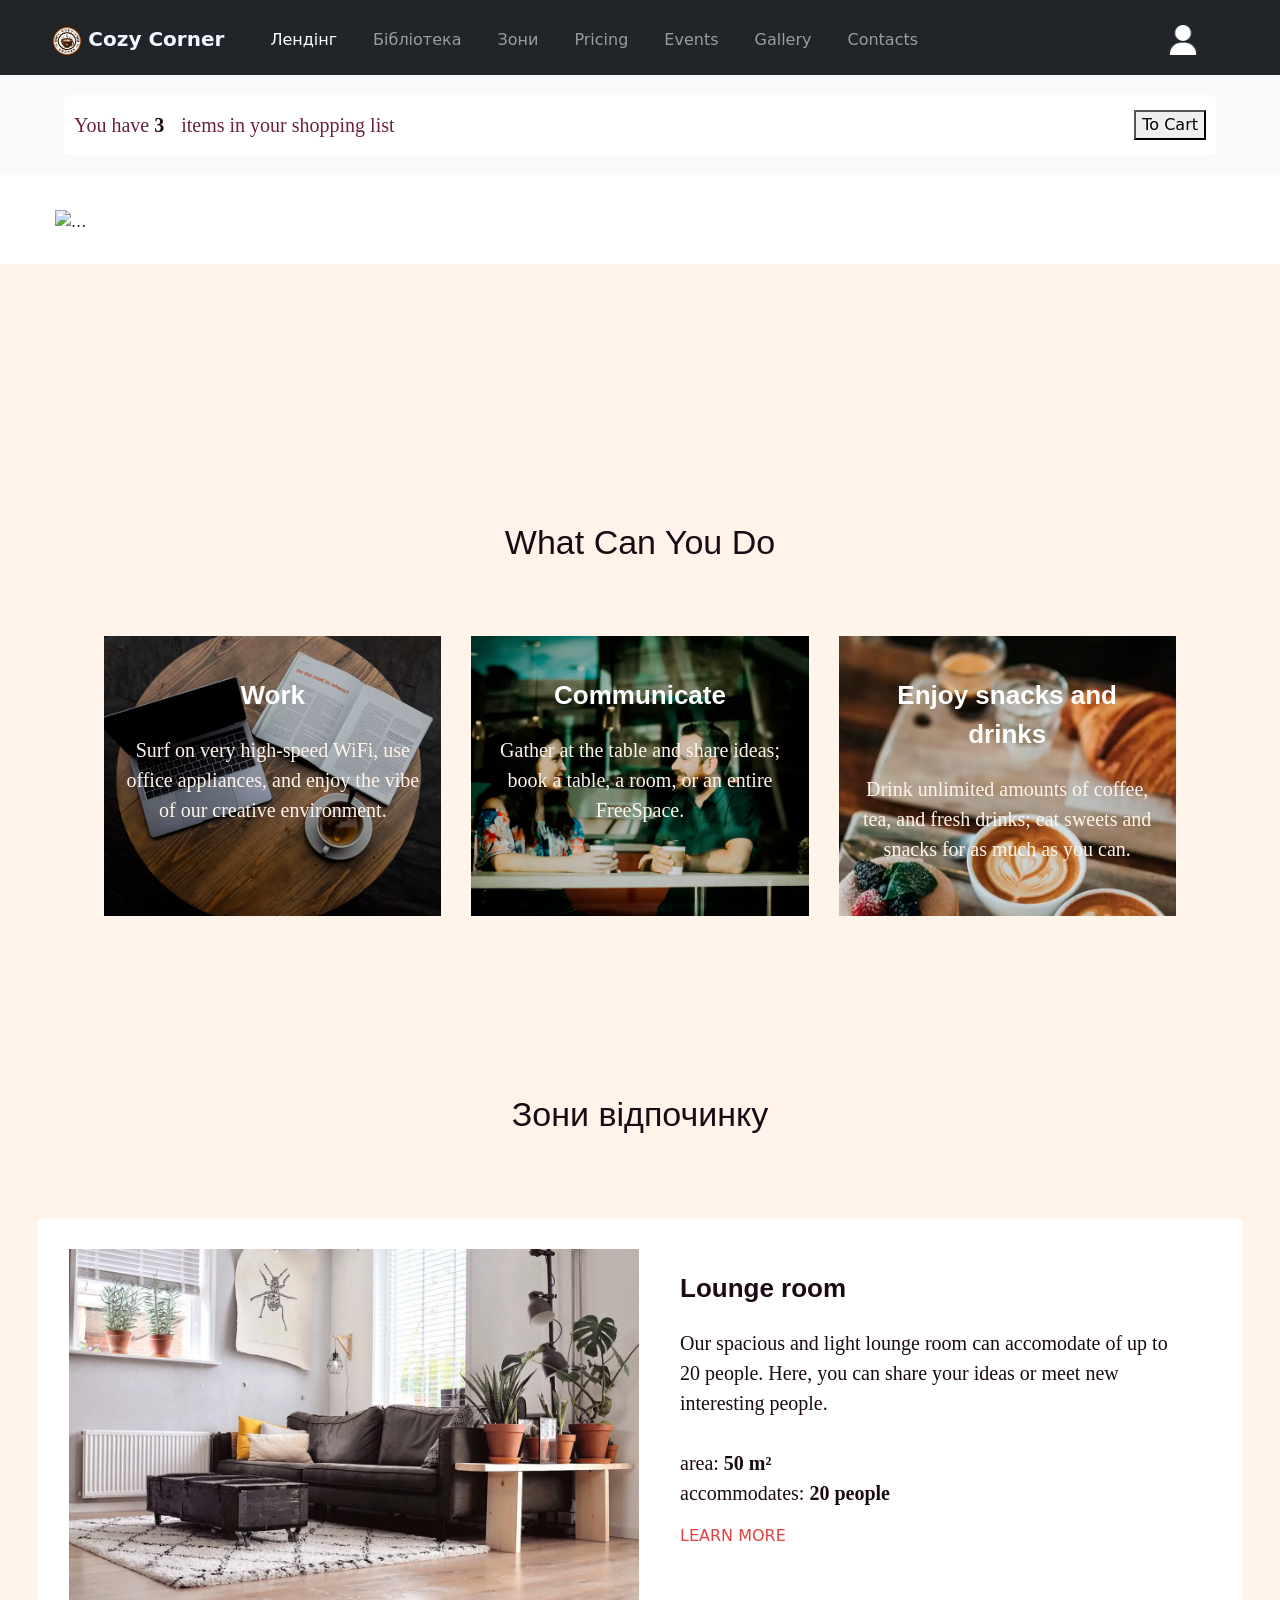
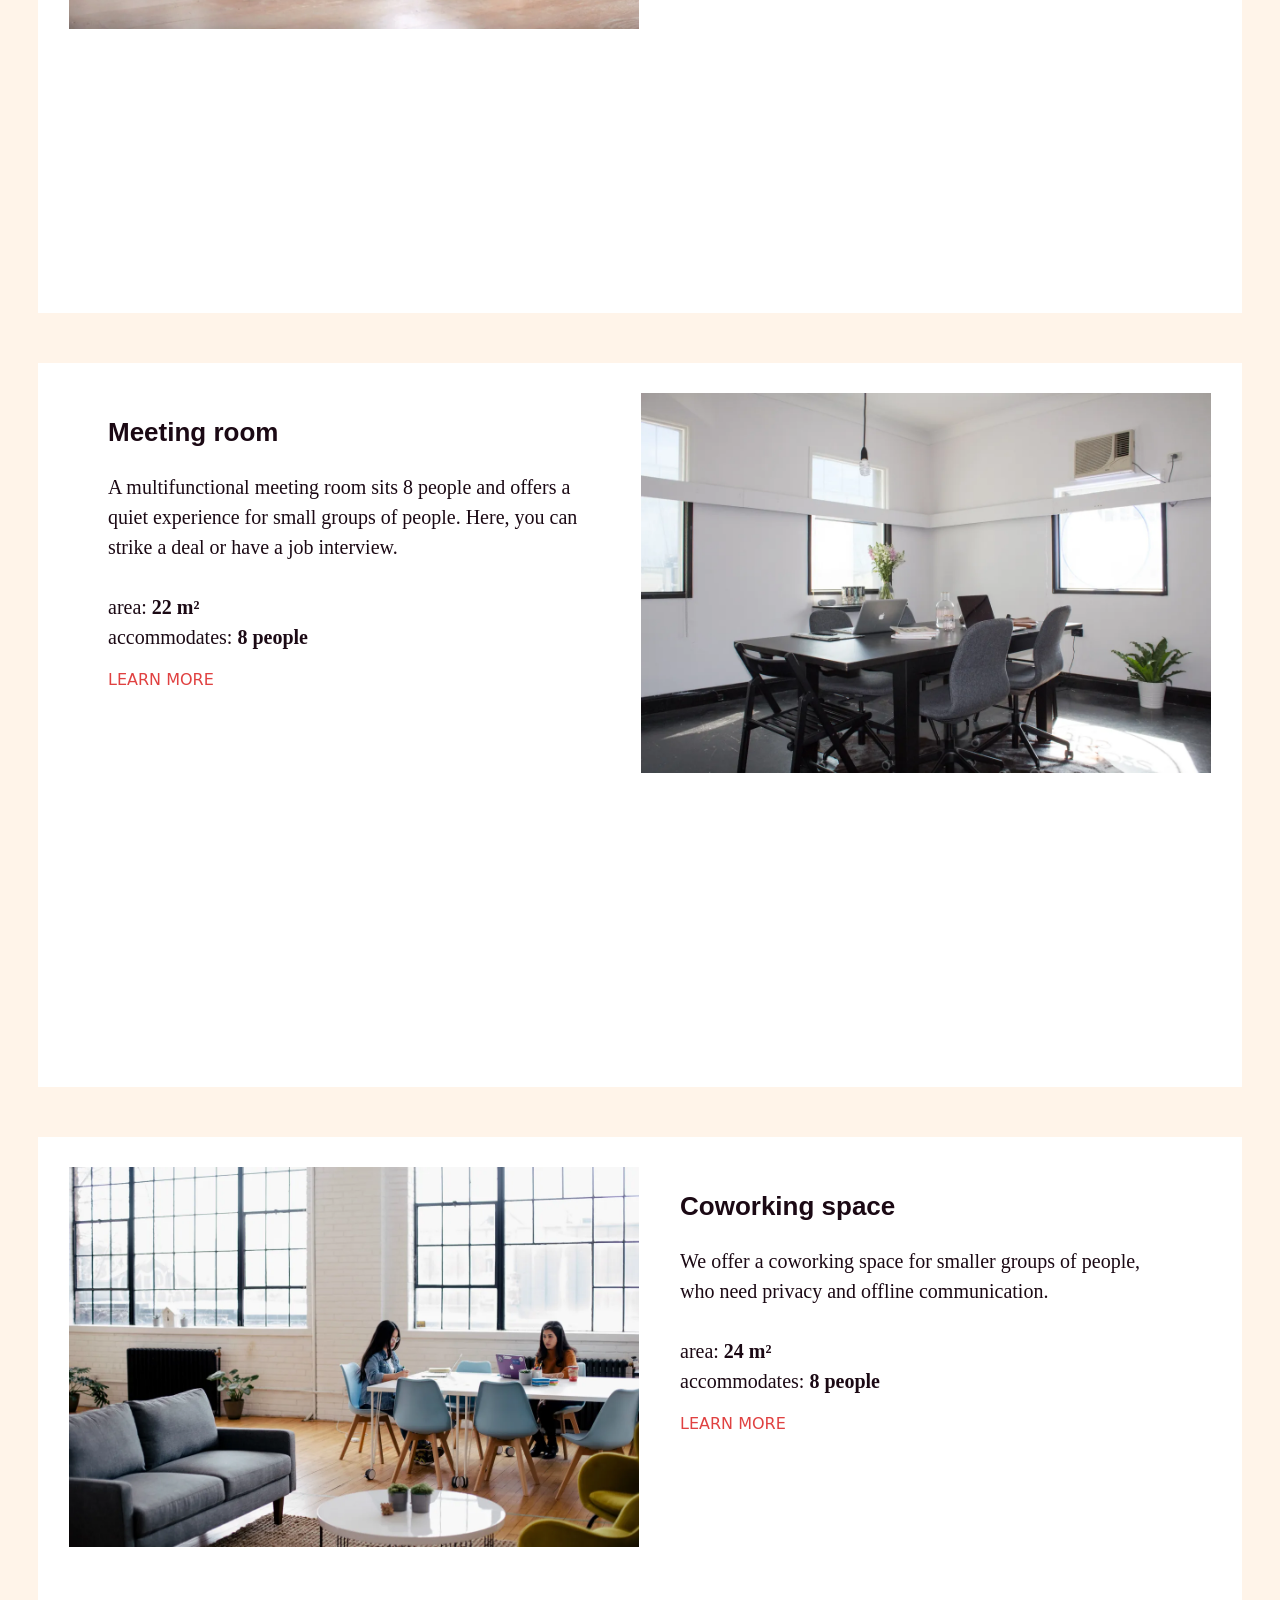
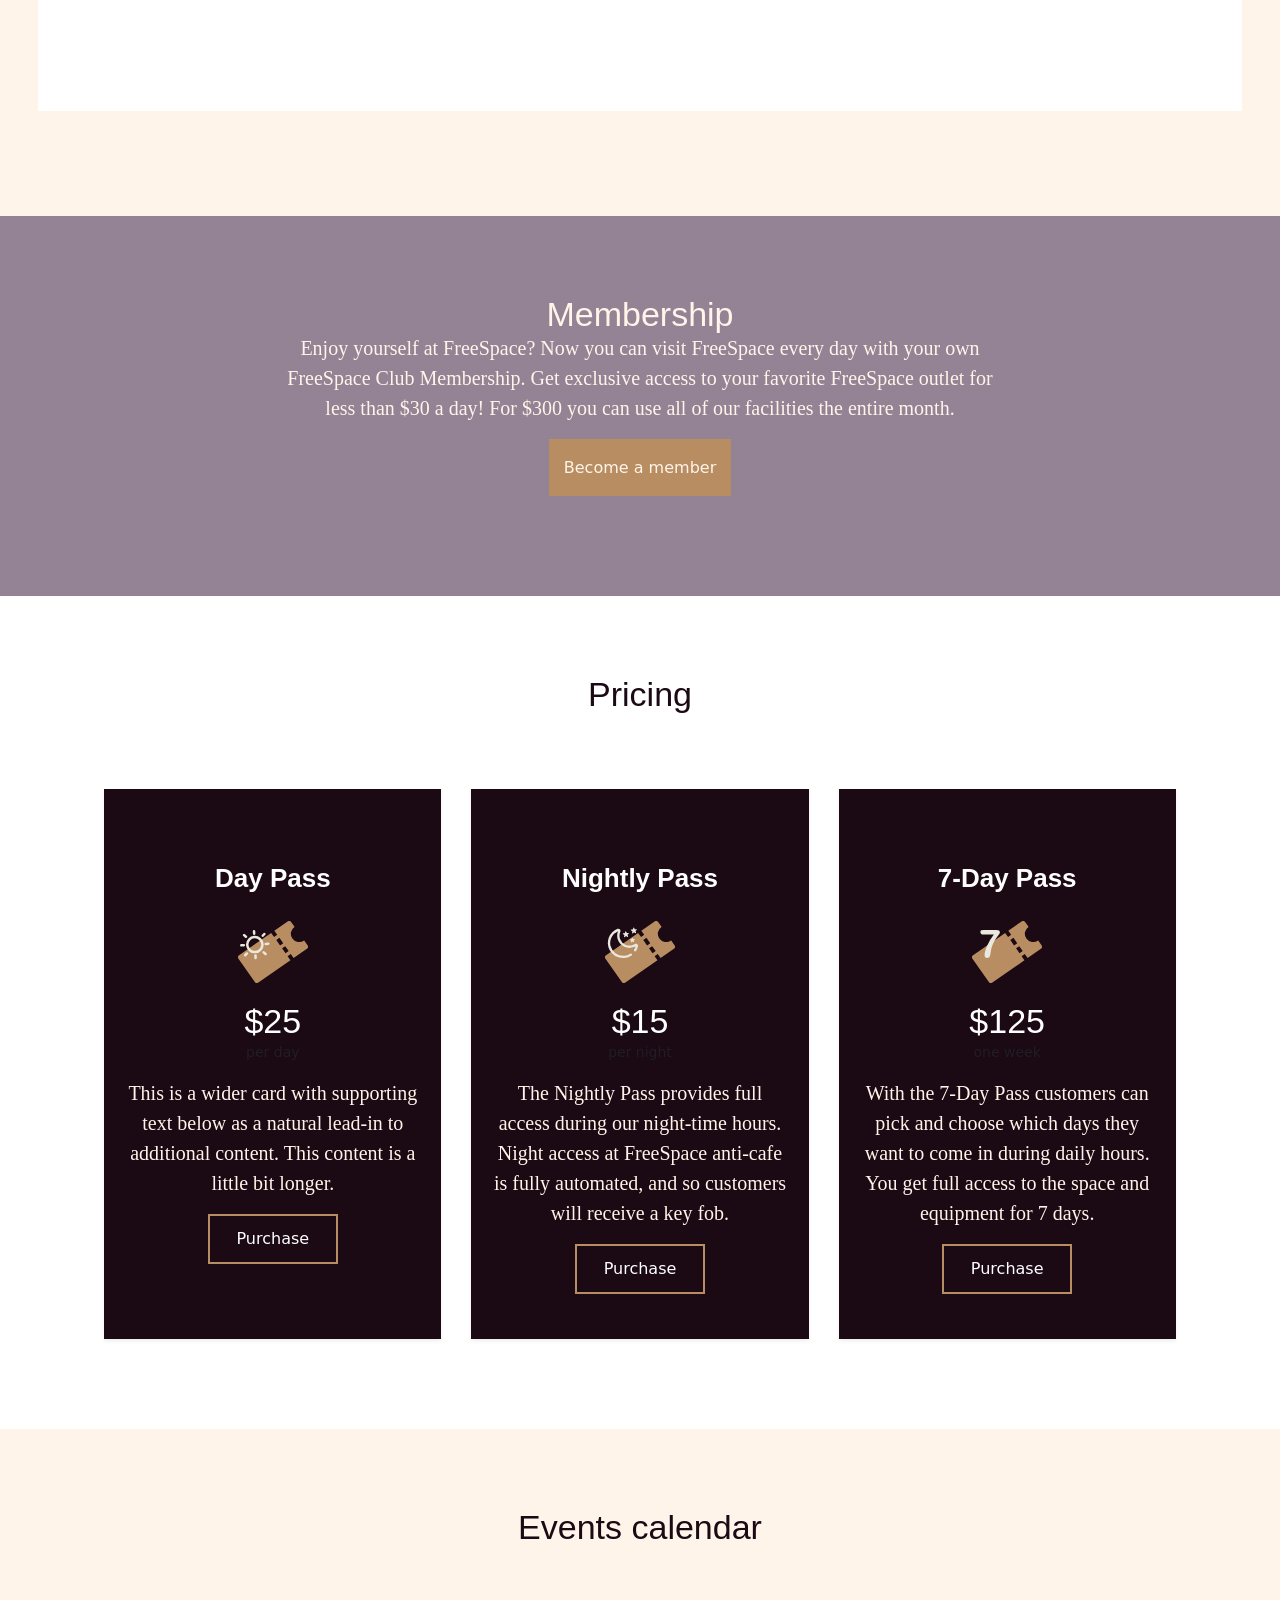
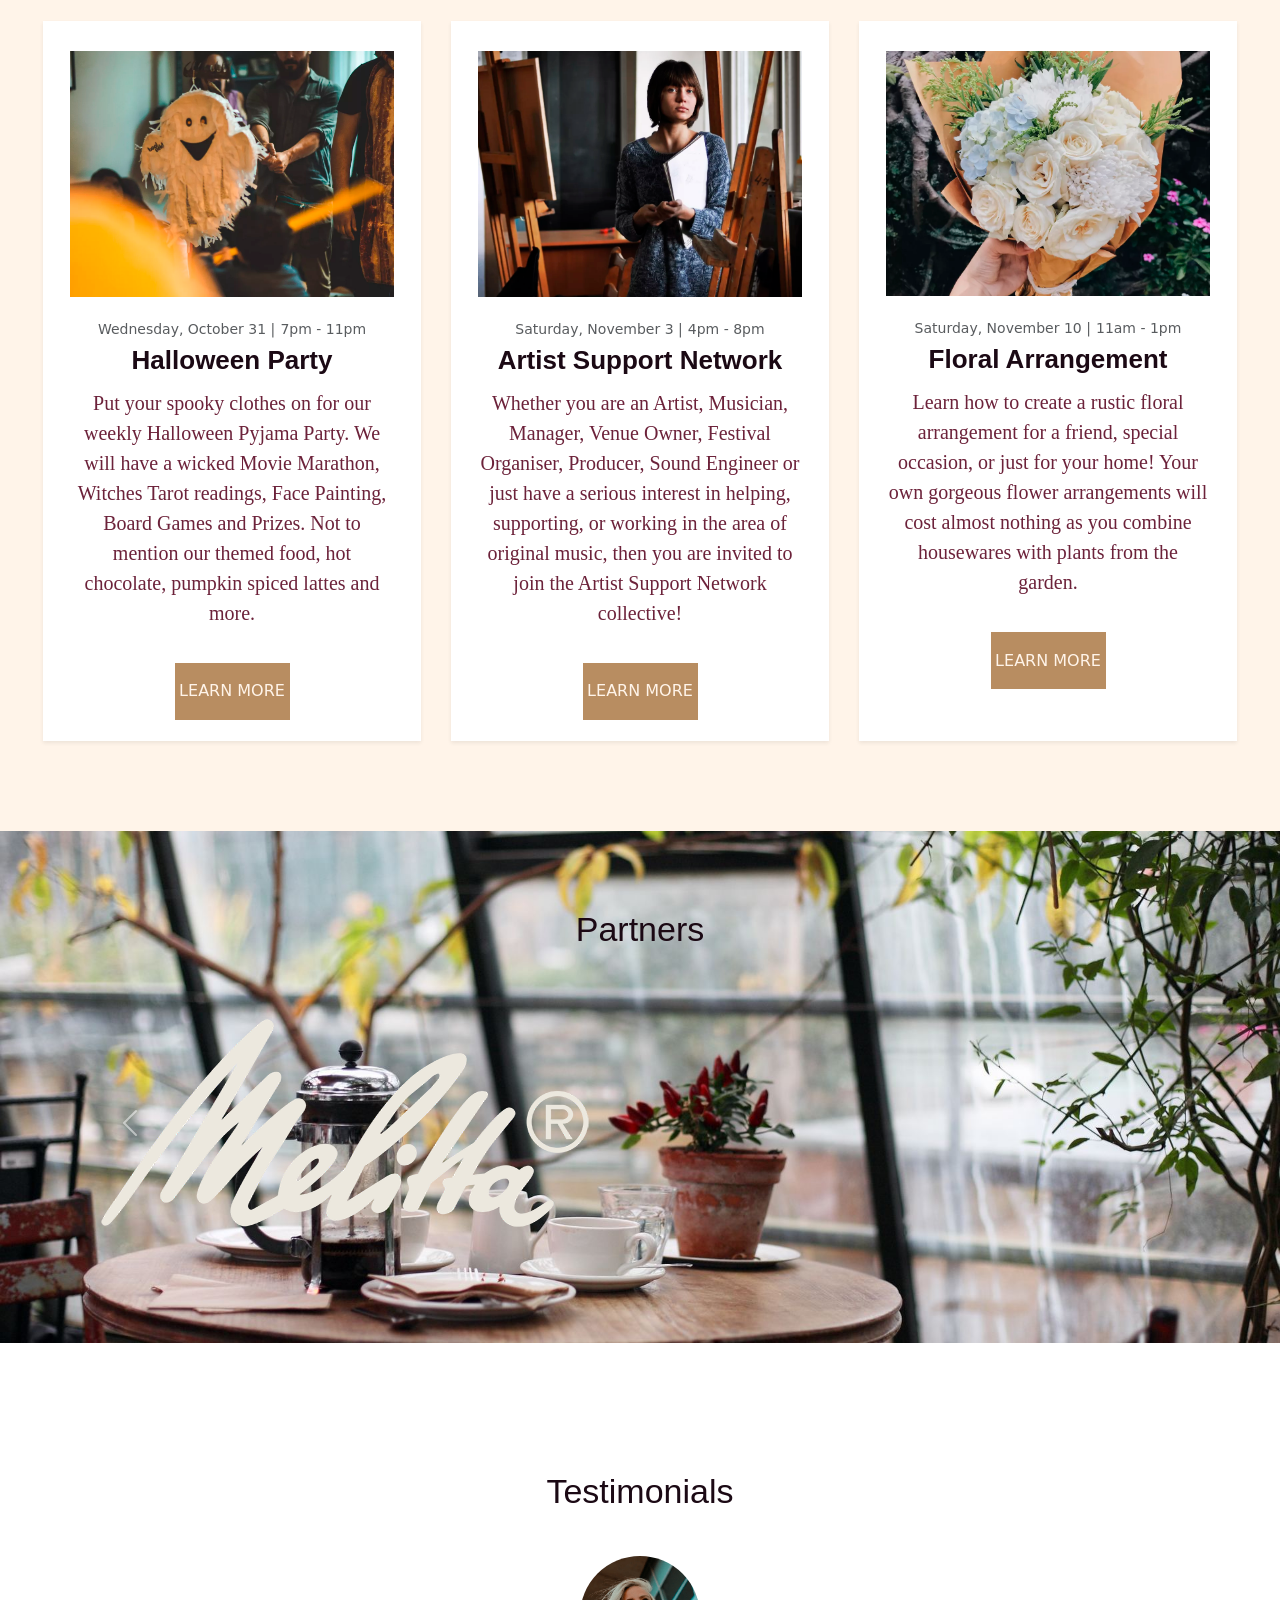
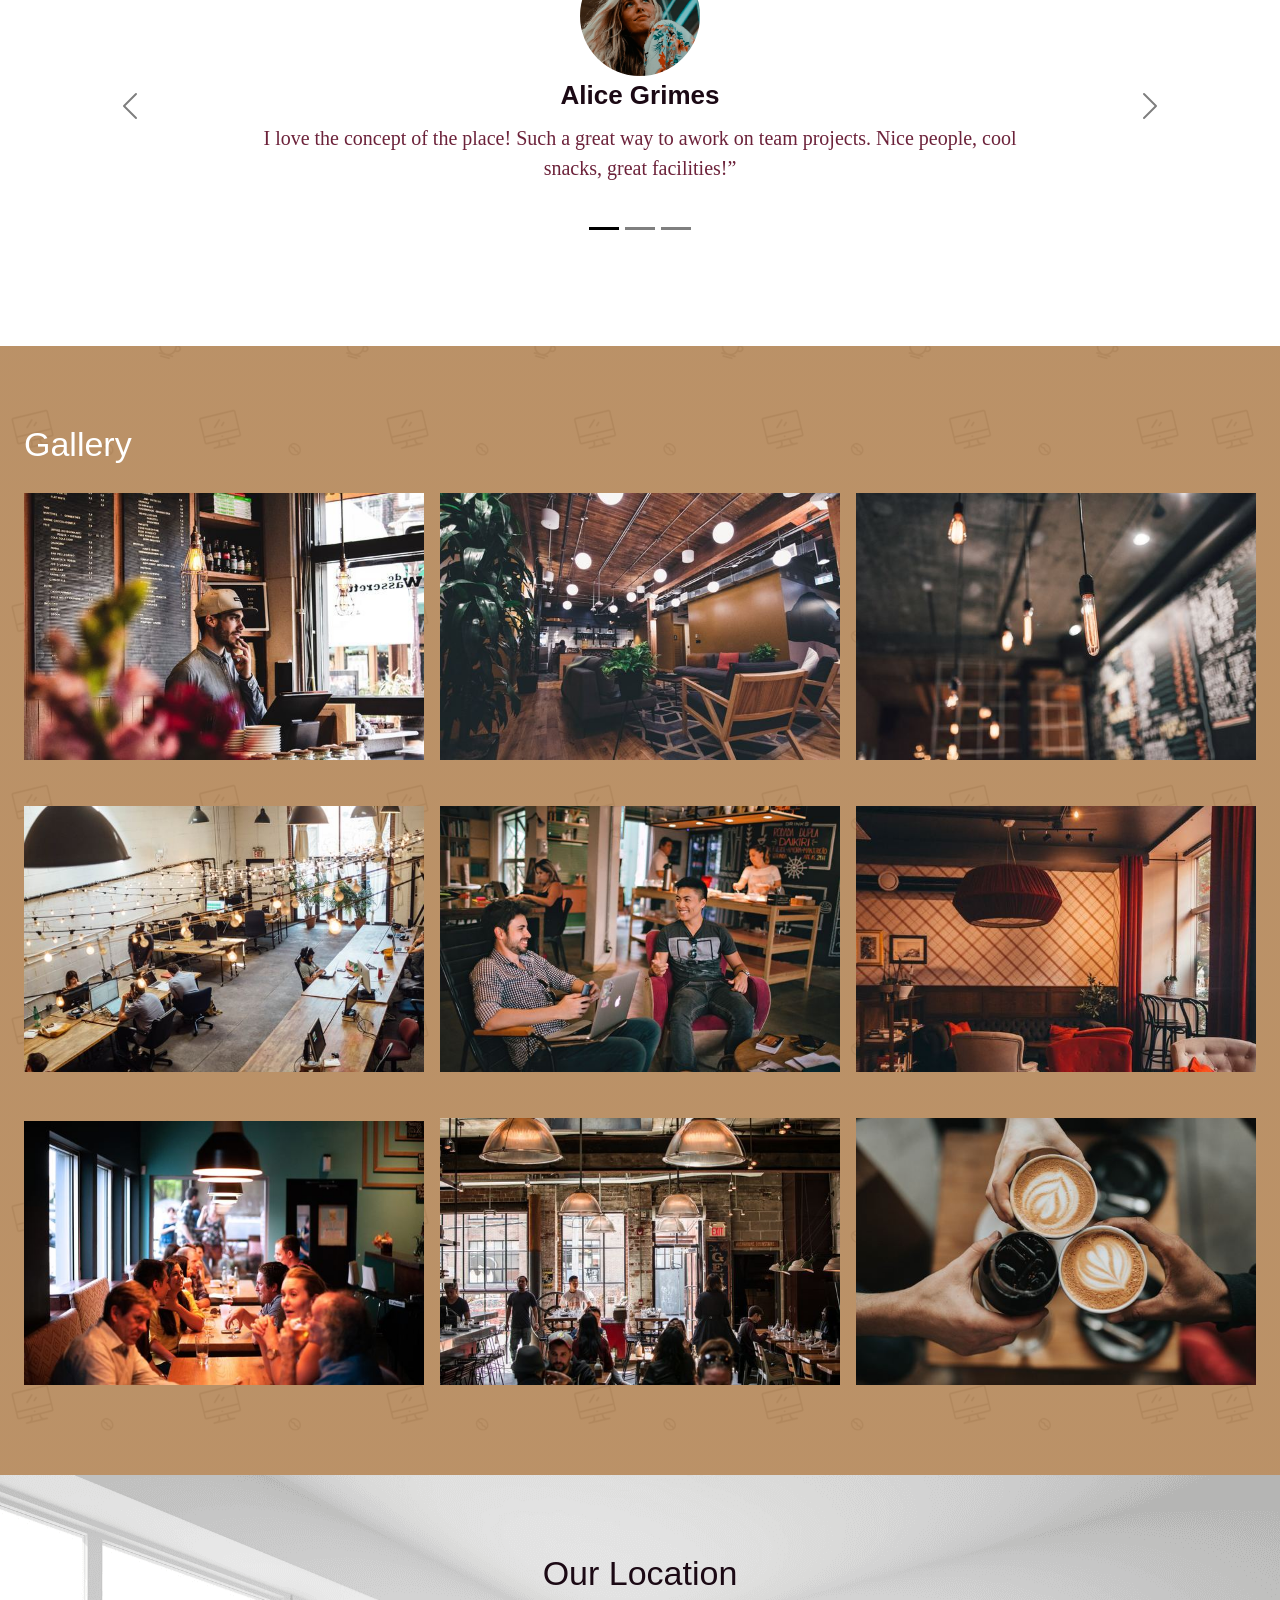
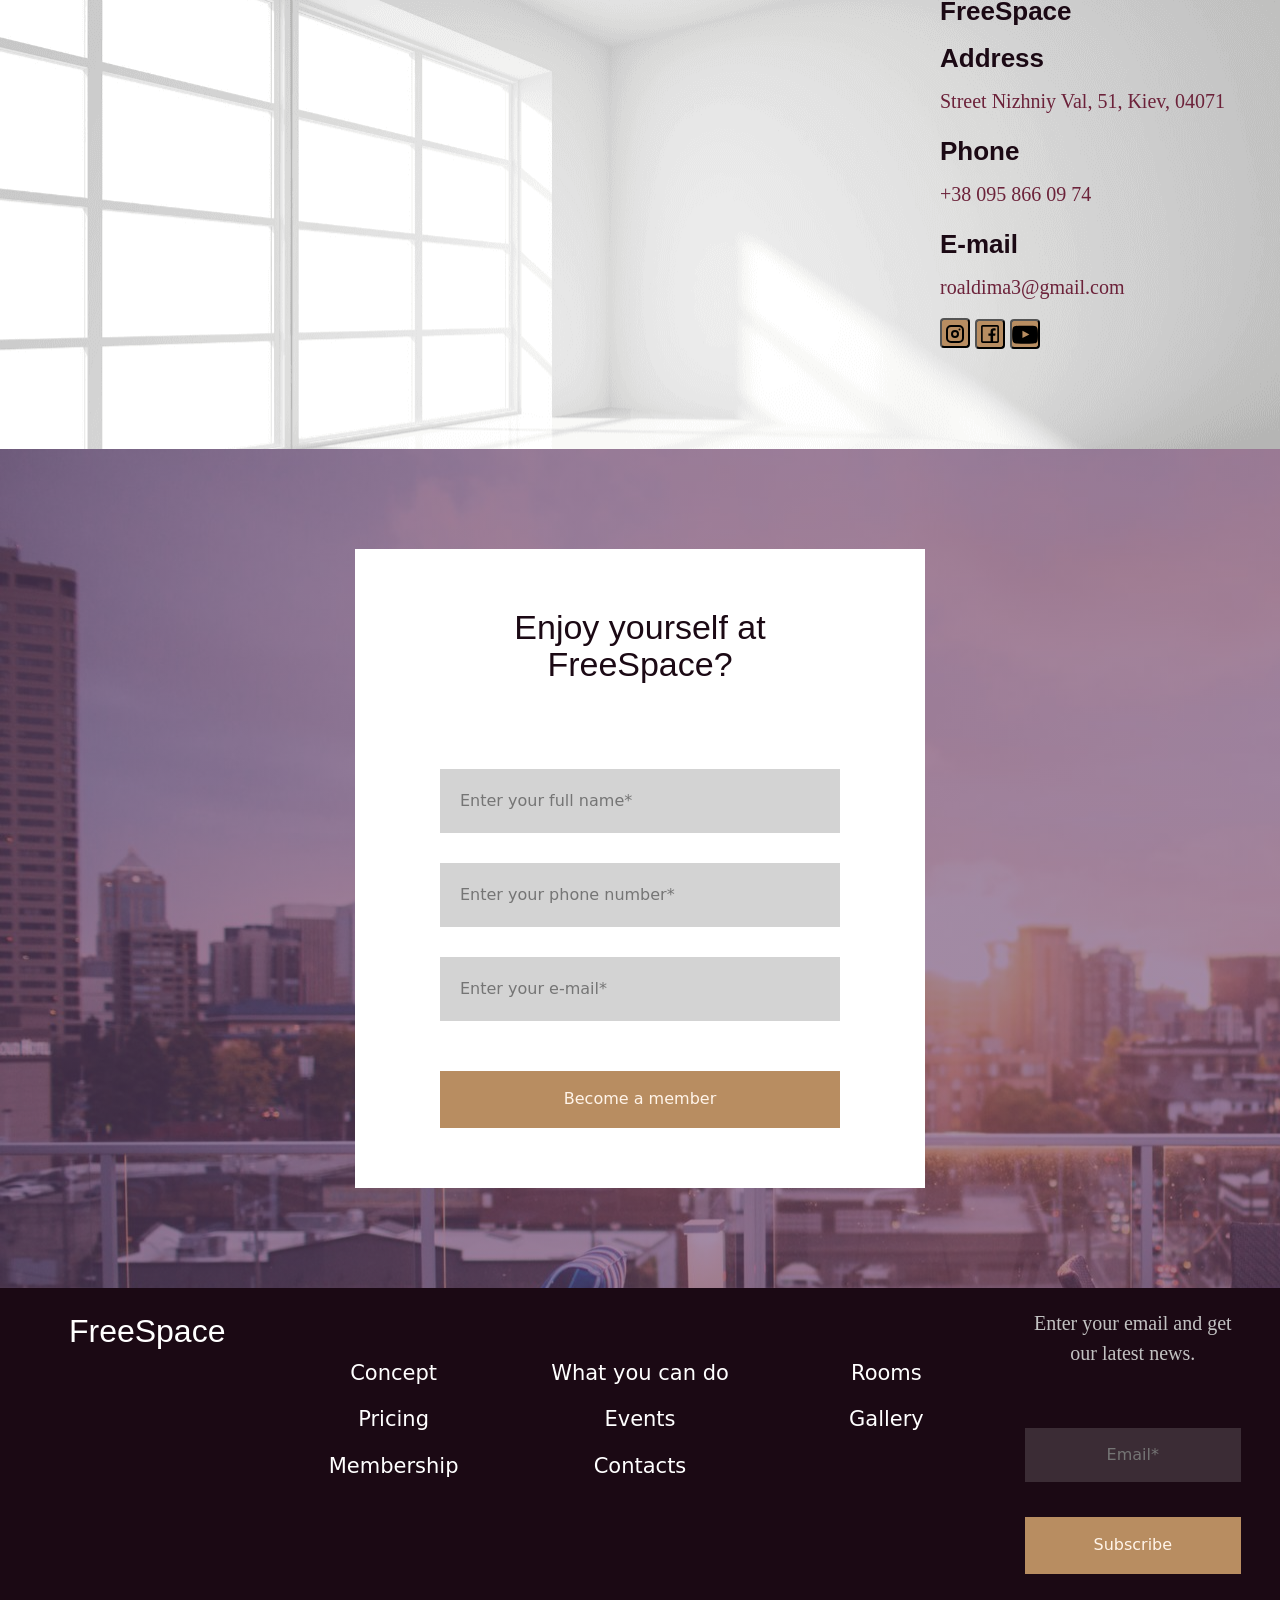
==== commit 726e74fe: "0.1.10 - Shoping Cart section to Home page -Added Cart block -Added local delete func for deleting b" ====
--- a/home/index.html
+++ b/home/index.html
@@ -32,28 +32,48 @@
     </header>
     
     <main> 
-        <!--<div class="hero-bottom">
-            <div class="hero-bg">
-                <div id="hero_bg">
-                    <div class="hero">
-                        <div class="hero-inner">
-                            <div class="hero-text">
-                                Nothing IS FREE.<br>Except for the time you spend.
-                            </div>
-                        </div>
-                    </div>
-                    <div class="hero-button">
-                        <div class="inbutton">
-                            <div class="inbutton-space">
-                                <div class="space-button">
-                                    <button class="button">3D TOUR</button>
-                                </div>
-                            </div>
-                        </div>
-                    </div>
-                </div>
-            </div>
-        </div>-->
+        <div id="Cart" class="cart">
+            <div class="cart-block">
+                <div id="cart-container" class="cart-container">
+                    <div class="cart-text-block">
+                        <p>You have <span id="item-count">3</span> items in your shopping list</p>
+                    </div>
+                    <div class="cart-btn-block">
+                        <button onclick="window.location.href='/home/cart/index.html'">To Cart</button>
+                    </div>
+                    <div id="book-overlay" class="book-overlay" style="display: none;">
+                        <div class="book-item">
+                            <img src="https://book-ye.com.ua/upload/iblock/a7e/2564848f_f67f_11ee_8199_005056857596_ded5d3a1_f67f_11ee_8199_005056857596.jpg" alt="Book Cover">
+                            <div class="book-info">
+                                <p class="book_name">Посібник з убивства для хорошої дівчинки. Книга 1</p>
+                                <p>Голлі Джексон</p>
+                            </div>
+                            <p class="book-price">159.97</p>
+                            <button class="close-btn">X</button>
+                        </div>
+                        <div class="book-item">
+                            <img src="https://book-ye.com.ua/upload/iblock/a7e/2564848f_f67f_11ee_8199_005056857596_ded5d3a1_f67f_11ee_8199_005056857596.jpg" alt="Book Cover">
+                            <div class="book-info">
+                                <p class="book_name">Bloodborne. Том 4. Запона, роздерта на клоччя</p>
+                                <p>Алеш Кот, Пйотр Ковальський</p>
+                            </div>
+                            <p class="book-price">159.98</p>
+                            <button class="close-btn">X</button>
+                        </div>
+                        <div class="book-item">
+                            <img src="https://book-ye.com.ua/upload/iblock/a7e/2564848f_f67f_11ee_8199_005056857596_ded5d3a1_f67f_11ee_8199_005056857596.jpg" alt="Book Cover">
+                            <div class="book-info">
+                                <p class="book_name">VI Бандерівські читання. Економічний націоналізм та соціальна справедливість</p>
+                                <p>Богдан Галайко, Тетяна Бойко, Юрій Сиротюк, Костянтин Денисов</p>
+                            </div>
+                            <p class="book-price">159.99</p>
+                            <button class="close-btn">X</button>
+                        </div>
+                    </div>
+                </div>
+            </div>
+        </div>
+        
 
         <div id="Аdvertisement" class="advertisement">
             <div class="advertisement-block">
@@ -88,21 +108,6 @@
                   </div>
             </div>
         </div>
-
-        <!-- <div id="Аdvertisement" class="advertisement">
-            <div class="advertisement-block">
-                <div class="advertisement-text">
-                    <h2>Concept</h2>
-                    <p>A new concept of entertainment, working and learning the public place. You can spend here time with friends, co-work, or rent a room for a private event. What makes it special is the absence of regular food and beverage menu — visitors pay only for the time spent, while all other services are complimentary.</p>
-                </div>
-                <div class="advertisement-button">
-                    <div class="advertisement-button-block">
-                        <button class="inv-button">LEARN MORE</button>
-                    </div>
-                </div>
-                
-            </div>
-        </div> -->
 
         <div id="Events" class="events"></div>
         <div id="Books" class="books"></div>
--- a/home/home.css
+++ b/home/home.css
@@ -47,97 +47,108 @@
 }
 
 
-/*Header text block*/
-.hero-bottom {
-    background: linear-gradient( rgba(44, 29, 46, 0.5),rgba(44, 29, 46, 0.5)), url(../img/header/header.jpg) no-repeat center/auto 100%;
-}
-
-.hero-bottom > .hero-bg > #hero_bg > .hero > .hero-inner > .hero-text{
-    text-align: center;
-    margin-top: 50px;
-    padding-left: 15px;
-    padding-right: 15px;
-}
-
-.hero-bottom > .hero-bg > #hero_bg{
+/*block*/
+
+/**/
+
+
+
+/*Cart block*/
+.cart {
+    align-items: center;
+    background-color: #f8f9fa;
+}
+
+.cart > .cart-block {
     padding-left: 24px;
     padding-right: 24px;
-}
-
-.hero-bottom > .hero-bg{
-    padding-top: 130px;
-    padding-bottom: 130px;
-}
-
-.hero-bottom {
-    width: auto;
-}
-
-.hero-text {
-    font-size: 42px;
-    font-family: 'Oswald', sans-serif;
-    color: #ffffff;
-    font-weight: 500;
-    line-height: inherit;
-    font-style: normal;
-}
-
-.hero-bottom > .hero-bg > #hero_bg > .hero-button > .inbutton > .inbutton-space > .space-button{
-    padding-left: auto;
-    padding-right: auto;
-}
-
-.hero-bottom >  .hero-bg > #hero_bg > .hero-button > .inbutton > .inbutton-space{
-    text-align: center;
+    padding-top: 20px;
+    padding-bottom: 20px;
+    max-width: 1200px;
     margin-left: auto;
     margin-right: auto;
-}
-
-.hero-bottom > .hero-bg > #hero_bg > .hero-button{
-    margin-top: 50px;
-}
-
-@media (min-width: 770px) {
-    .hero-bottom > .hero-bg > #hero_bg{
-        padding-left: 32px;
-        padding-right: 32px;
-    }
-    
-    .hero-bottom > .hero-bg{
-        padding-top: 250px;
-        padding-bottom: 250px;
-    }
-}
-
-@media (min-width: 990px) {
-    .hero-bottom > .hero-bg > #hero_bg{
-        padding-left: 40px;
-        padding-right: 40px;
-    }
-}
-
-@media (min-width: 1280px) {
-    .hero-text {
-        font-size: 72px;
-    }
-
-    .hero-bottom {
-        background: linear-gradient( rgba(44, 29, 46, 0.5),rgba(44, 29, 46, 0.5)), url(../img/header/header.jpg) no-repeat center/100% auto;
-    }
-
-    .hero-bottom > .hero-bg > #hero_bg{
-        padding-left: 15px;
-        padding-right: 15px;
-        margin-left: auto;
-        margin-right: auto;
-    }
-    
-
-    .hero-bottom > .hero-bg{
-        padding-top: 250px;
-        padding-bottom: 250px;
-    }
-}
+    margin-bottom: 5px;
+}
+
+.cart-container {
+    display: flex; /* Set the container to flex to align children side by side */
+    align-items: center; /* Align children vertically in the center */
+    padding: 10px;
+    border-radius: 5px;
+    background-color: #fff; /* Optional: Added for better visibility */
+    position: relative; /* Set relative positioning context for absolute children */
+}
+
+.cart-container .cart-text-block {
+    flex-grow: 1; /* Takes up remaining space */
+    margin-right: 10px; /* Optional: Add some space between the text and button */
+}
+
+.cart-container .cart-btn-block {
+    flex-shrink: 0; /* Prevents the button block from shrinking */
+}
+
+.cart-container p, .cart-container button {
+    margin: 5px 0;
+}
+
+.book-overlay {
+    background-color: white;
+    border: 1px solid #ccc;
+    padding: 10px;
+    position: absolute;
+    bottom: 0; /* Position at the bottom of cart-container */
+    left: 0; /* Position at the left of cart-container */
+    width: 1152px;
+    z-index: 100; /* Ensure it sits above other content */
+    transform: translateY(100%); /* Move overlay below the container */
+    display: none; /* Initially hidden */
+}
+
+.book-item {
+    display: flex;
+    align-items: center;
+    margin-top: 10px;
+    margin-bottom: 10px;
+}
+
+.book-item img {
+    width: 50px;
+    height: auto;
+    margin-right: 5px;
+}
+
+.book-info {
+    flex-grow: 1;
+    margin-left: 5px;
+    margin-right: 5px;
+}
+
+.book-info .book_name {
+    font-weight: bold;
+}
+
+.book-price {
+    white-space: nowrap;
+}
+
+#item-count:hover + #book-overlay {
+    display: block;
+}
+
+.close-btn {
+    padding: 0 5px;
+    border: none;
+    background-color: transparent;
+    cursor: pointer;
+    color: #333;
+    font-weight: bold;
+}
+
+.close-btn:hover {
+    color: red;
+}
+
 /**/
 
 
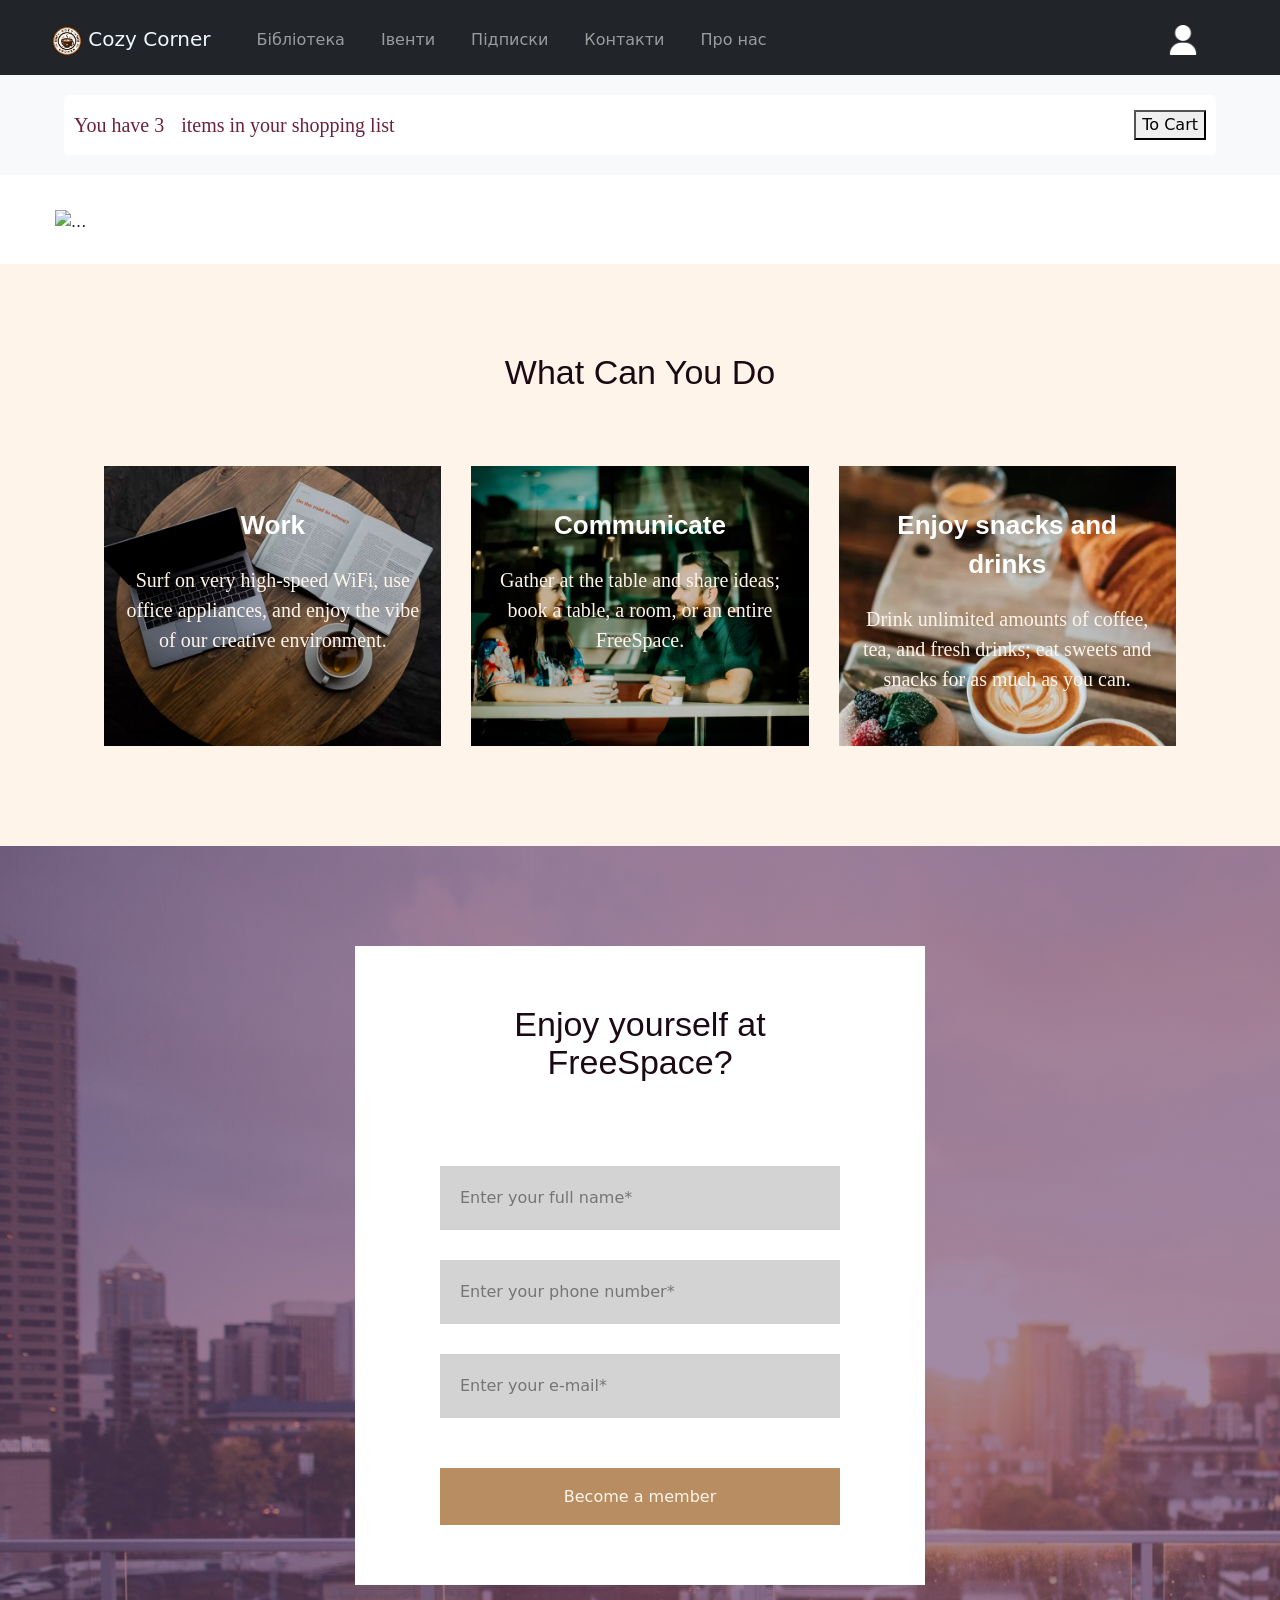
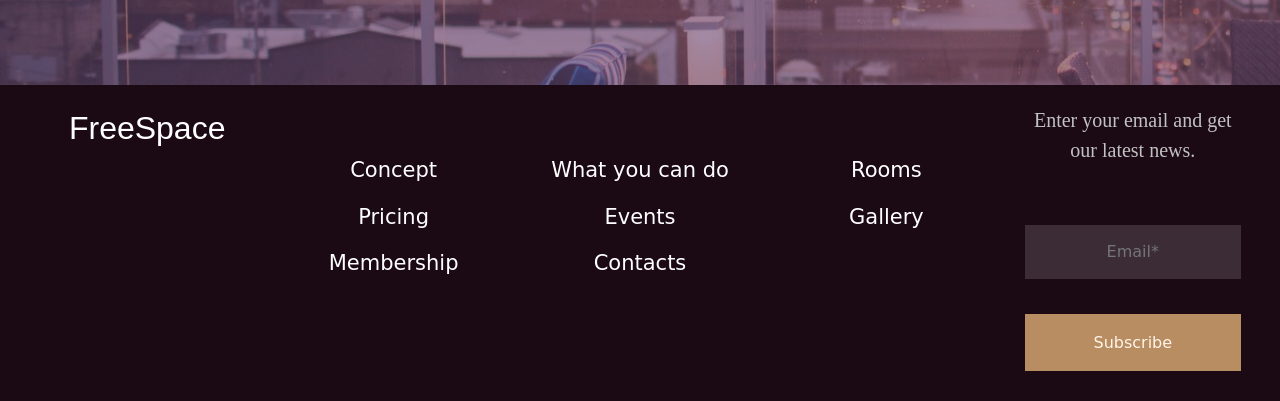
==== commit fd95a0dc: "0.1.11 - Added other pages" ====
--- a/home/index.html
+++ b/home/index.html
@@ -10,6 +10,7 @@
     <title>Home - Cozy Corner</title>
     <link href="https://cdn.jsdelivr.net/npm/bootstrap@5.1.3/dist/css/bootstrap.min.css" rel="stylesheet" integrity="sha384-1BmE4kWBq78iYhFldvKuhfTAU6auU8tT94WrHftjDbrCEXSU1oBoqyl2QvZ6jIW3" crossorigin="anonymous">
     <link rel="stylesheet" type="text/css" href="/css/controls.css">
+    <link rel="stylesheet" type="text/css" href="/css/fonts.css">
     <link rel="stylesheet" type="text/css" href="/css/img.css">
     <link rel="stylesheet" type="text/css" href="/css/login.css">
     <link rel="stylesheet" type="text/css" href="/css/header-footer.css">
@@ -22,11 +23,11 @@
         <script>
             document.addEventListener('DOMContentLoaded', function () {
                 fetch('/reusable/header.html')
-                    .then(response => response.text())
-                    .then(html => {
-                        document.getElementById('headerDiv').innerHTML = html;
-                    })
-                    .catch(error => console.error('Error loading the header:', error));
+                .then(response => response.text())
+                .then(html => {
+                    document.getElementById('headerDiv').innerHTML = html;
+                })
+                .catch(error => console.error('Error loading the header:', error));
             });
         </script>
     </header>
@@ -109,8 +110,14 @@
             </div>
         </div>
 
-        <div id="Events" class="events"></div>
-        <div id="Books" class="books"></div>
+        <div id="Books" class="books">
+            <div class="books-block">
+
+            </div>
+        </div>
+
+        <!-- <div id="Events" class="events"></div> -->
+        
         <div id="Favorite" class=""></div>
         <div id="" class=""></div>
     
@@ -146,349 +153,7 @@
             </div>
         </div>
         
-        <div id="Rooms" class="our-rooms">
-            <div class="rooms-container">
-                <div class="rooms-header">
-                    <h2>Зони відпочинку</h2>
-                </div>
-                <div class="containery">
-
-                    <div class="row">
-                        <div class="col">
-                            <div class="card lounge-room">
-                                <div class="damn-image part-1">
-                                    <img class="rooms" src="../img/our-rooms/lounge-room.webp" alt="Lounge">
-                                </div>
-                                <div class="card-body part 2">
-                                    <h3 class="h-rooms">Lounge room</h3>
-                                    <p class="p-rooms"> Our spacious and light lounge room can accomodate of up to 20 people. Here, you can share your ideas or meet new interesting people.
-                                    <br><br>
-                                    area: 
-                                    <span>50 m²</span>
-                                    <br>
-                                    accommodates: 
-                                    <span>20 people</span></p>
-                                    <a class="a-rooms" href="">LEARN MORE</a>
-                                </div>
-                            </div>
-                        </div>
-                        
-                        <div class="col">
-                            <div class="card meeting-room">
-                                <div class="damn-image part-2">
-                                    <img class="rooms" src="../img/our-rooms/meeting-room.webp" alt="Meeting">
-                                </div>
-                                <div class="card-body part-1">
-                                    <h3 class="h-rooms">Meeting room</h3>
-                                    <p class="p-rooms">A multifunctional meeting room sits 8 people and offers a quiet experience for small groups of people. Here, you can strike a deal or have a job interview.
-                                    <br><br>area: 
-                                    <span>22 m²</span>
-                                    <br>accommodates: 
-                                    <span>8 people</span></p>
-                                    <a class="a-rooms" href="">LEARN MORE</a>
-                                </div>
-                            </div>
-                        </div>
-
-                        <div class="col">
-                            <div class="card coworking-space">
-                                <div class="damn-image part-1">
-                                    <img class="rooms" src="../img/our-rooms/coworking-space.webp" alt="Coworking">
-                                </div>
-                                <div class="card-body part-2">
-                                    <h3 class="h-rooms">Coworking space</h3>
-                                    <p class="p-rooms">We offer a coworking space for smaller groups of people, who need privacy and offline communication.
-                                    <br><br>area: 
-                                    <span>24 m²</span>
-                                    <br>accommodates: 
-                                    <span>8 people</span></p>
-                                    <a class="a-rooms" href="">LEARN MORE</a>
-                                </div>
-                            </div>
-                        </div>
-                    </div>
-                </div>
-            </div>
-        </div>
-        
-        <div class="membership">
-            <div class="member-container">
-                <div class="member-block">
-                    <div class="member-header">
-                        <h2>Membership</h2>
-                    </div>
-                    <p>Enjoy yourself at FreeSpace? Now you can visit FreeSpace every day with your own FreeSpace Club Membership. Get exclusive access to your favorite FreeSpace outlet for less than $30 a day! For $300 you can use all of our facilities the entire month.</p>
-                    <form action="#Form">
-                        <button class="button" >Become a member</button>
-                    </form> 
-                </div>
-            </div>
-            
-        </div>
-        
-        <div id="pricing" class="pricing">
-            <div class="pricing-container">
-                <div class="pricing-header">
-                    <h2>Pricing</h2>
-                </div>
-                <div class="container">
-                    <div class="row">
-                    
-                        <div class="cal">
-                            <div class="card shadow-sm">
-                                <h3>Day Pass</h3>
-                                <div class="pricing-img" >
-                                 <img src="../img/pricing/day.svg" alt="Day Pass">
-                                </div>
-                                <h2>$25</h2>
-                                <small class="text-muted">per day</small>
-                                <p class="card-text">This is a wider card with supporting text below as a natural lead-in to additional content. This content is a little bit longer.</p>
-                                <button class="inv-button"><a href="#Form" >Purchase</a></button>
-                            </div>
-                        </div>
-
-                        <div class="cal">
-                            <div class="card shadow-sm">
-                                <h3>Nightly Pass</h3>
-                                <div class="pricing-img" >
-                                 <img src="../img/pricing/night.svg" alt="Nightly Pass">
-                                </div>
-                                <h2>$15</h2>
-                                <small class="text-muted">per night</small>
-                                <p class="card-text">The Nightly Pass provides full access during our night-time hours. Night access at FreeSpace anti-cafe is fully automated, and so customers will receive a key fob.</p>
-                                <button class="inv-button"><a href="#Form" >Purchase</a></button>
-                            </div>
-                        </div>
-
-                        <div class="cal">
-                            <div class="card shadow-sm">
-                                <h3>7-Day Pass</h3>
-                                <div class="pricing-img" >
-                                 <img src="../img/pricing/7day.svg" alt="7-Day Pass">
-                                </div>
-                                <h2>$125</h2>
-                                <small class="text-muted">one week</small>
-                                <p class="card-text">With the 7-Day Pass customers can pick and choose which days they want to come in during daily hours. You get full access to the space and equipment for 7 days.</p>
-                                <button class="inv-button"><a href="#Form" >Purchase</a></button>
-                            </div>
-                        </div>
-                    </div>
-                </div>
-            </div>
-        </div>
-
-        <div id="Events" class="events">
-            <div class="events-container">
-                <div class="events-header">
-                    <h2>Events calendar</h2>
-                </div>
-                <div class="container">
-                    <div class="row">
-                        <div class="col">
-                            <div class="card shadow-sm">
-                                <div class="ev-image">
-                                    <img class="img" src="../img/event-calendar/halloween.png" alt="Halloween party">
-                                </div>
-                                <div class="card-body">
-                                    <small class="text-muted">Wednesday, October 31 |</small>
-                                    <small class="text-muted">7pm - 11pm</small>
-                                    <h3>Halloween Party</h3>
-                                    <p class="card-text">Put your spooky clothes on for our weekly Halloween Pyjama Party. We will have a wicked Movie Marathon, Witches Tarot readings, Face Painting, Board Games and Prizes. Not to mention our themed food, hot chocolate, pumpkin spiced lattes and more.</p>
-                                    <div class="d-flex justify-content-between align-items-center">
-                                        <div class="button">
-                                            <button class="button">LEARN MORE</button>
-                                        </div>
-                                    </div>
-                                </div>
-                            </div>
-                        </div>
-                    
-                        <div class="col">
-                            <div class="card shadow-sm">
-                                <div class="ev-image">
-                                    <img class="img" src="../img/event-calendar/artist.png" alt="Artist Support Party">
-                                </div>
-                                <div class="card-body">
-                                    <small class="text-muted">Saturday, November 3 |</small>
-                                    <small class="text-muted">4pm - 8pm</small>
-                                    <h3>Artist Support Network</h3>
-                                    <p class="card-text">Whether you are an Artist, Musician, Manager, Venue Owner, Festival Organiser, Producer, Sound Engineer or just have a serious interest in helping, supporting, or working in the area of original music, then you are invited to join the Artist Support Network collective!</p>
-                                    <div class="d-flex justify-content-between align-items-center">
-                                        <div class="button">
-                                            <button class="button">LEARN MORE</button>
-                                        </div>
-                                    </div>
-                                </div>
-                            </div>
-                        </div>
-
-                        <div class="col">
-                            <div class="card shadow-sm">
-                                <div class="ev-image">
-                                    <img class="img" src="../img/event-calendar/flowers.png" alt="Floral Arrangement">
-                                </div>
-                                <div class="card-body">
-                                    <small class="text-muted">Saturday, November 10 |</small>
-                                    <small class="text-muted">11am - 1pm</small>
-                                    <h3>Floral Arrangement</h3>
-                                    <p class="card-text">Learn how to create a rustic floral arrangement for a friend, special occasion, or just for your home! Your own gorgeous flower arrangements will cost almost nothing as you combine housewares with plants from the garden.</p>
-                                    <div class="d-flex justify-content-between align-items-center">
-                                        <div class="button">
-                                            <button class="button">LEARN MORE</button>
-                                        </div>
-                                    </div>
-                                </div>
-                            </div>
-                        </div>
-                    </div>
-                </div>
-            </div>
-        </div>
-
-        <div class="partners">
-            <div class="partners-block">
-                <div class="partners-container">
-                    <div class="text-block">
-                        <h2>Partners</h2>
-                    </div>
-    
-                    <div id="partners-carousel" class="carousel slide" data-bs-ride="carousel">
-                        <div class="carousel-inner">
-                            <div class="carousel-item active">
-                                <div class="part-item">
-                                    <img class="part-img" src="../img/partners/melitta.png" alt="...">
-                                </div>
-                            </div>
-                            <div class="carousel-item">
-                                <img class="part-img" src="../img/partners/cafe-magazin.png" alt="...">
-                            </div>
-                            <div class="carousel-item">
-                                <img class="part-img" src="../img/partners/jazz.png" alt="...">
-                            </div>
-                            <div class="carousel-item">
-                                <img class="part-img" src="../img/partners/dell.png" alt="...">
-                            </div>
-                            <div class="carousel-item">
-                                <img class="part-img" src="../img/partners/bassett.png" alt="...">
-                            </div>
-                            <div class="carousel-item">
-                                <img class="part-img" src="../img/partners/food-stores.png" alt="...">
-                            </div>
-                            <div class="carousel-item">
-                                <img class="part-img" src="../img/partners/man.png" alt="...">
-                            </div>
-                        </div>
-                        <button class="carousel-control-prev" type="button" data-bs-target="#partners-carousel" data-bs-slide="prev">
-                            <span class="carousel-control-prev-icon" aria-hidden="true"></span>
-                            <span class="visually-hidden">Previous</span>
-                        </button>
-                        <button class="carousel-control-next" type="button" data-bs-target="#partners-carousel" data-bs-slide="next">
-                            <span class="carousel-control-next-icon" aria-hidden="true"></span>
-                            <span class="visually-hidden">Next</span>
-                        </button>
-                      </div>
-                </div>
-            </div> 
-        </div> 
-
-        <div class="testi">
-            <div class= "testi-container">
-                <div class="testi-text">
-                    <h2>Testimonials</h2>
-                </div>
-                <div id="testi-car" class="carousel carousel-dark slide" data-bs-ride="carousel">
-                    <div class="carousel-indicators">
-                        <button type="button" data-bs-target="#testi-car" data-bs-slide-to="0" class="active" aria-current="true" aria-label="Slide 1"></button>
-                        <button type="button" data-bs-target="#testi-car" data-bs-slide-to="1" aria-label="Slide 2"></button>
-                        <button type="button" data-bs-target="#testi-car" data-bs-slide-to="2" aria-label="Slide 3"></button>
-                      </div>
-
-                    <div class="carousel-inner">
-                        <div class="carousel-item active">
-                            <div class="testi-img">
-                                <img class="testimg" src="../img/testimonials/alice.png" alt="Alice">
-                            </div>
-                            <div class="testi-body">
-                                <h3>Alice Grimes</h3>
-                                <p>I love the concept of the place! Such a great way to awork on team projects. Nice people, cool snacks, great facilities!”</p>
-                            </div>
-                        </div>
-
-                        <div class="carousel-item">
-                            <div class="testi-img">
-                                <img class="testimg" src="../img/testimonials/henry.png" alt="Henry">
-                            </div>
-                            <div class="testi-body">
-                                <h3>Henry Walsch</h3>
-                                <p>"I am impressed by the venue. FreeSpace is a superb place to generate ideas and work on creative projects. I have also attended a couple of interesting events with prominent speakers. Always nice and rewarding."</p>
-                            </div>
-                        </div>
-
-                        <div class="carousel-item">
-                            <div class="testi-img"> 
-                                <img class="testimg" src="../img/testimonials/bob.png" alt="Bob">
-                            </div>
-                            <div class="testi-body">
-                                <h3>Bob Cooper</h3>
-                                <p>"FreeSpace is somewhat unusual for an office guy like me. Many people, lots of communication, night-time opportunities. The snacks are really neat by the way."</p>
-                            </div>
-                        </div>
-                    </div>
-                    
-                    <button class="carousel-control-prev" type="button" data-bs-target="#testi-car" data-bs-slide="prev">
-                        <span class="carousel-control-prev-icon" aria-hidden="true"></span>
-                        <span class="visually-hidden">Previous</span>
-                      </button>
-                      <button class="carousel-control-next" type="button" data-bs-target="#testi-car" data-bs-slide="next">
-                        <span class="carousel-control-next-icon" aria-hidden="true"></span>
-                        <span class="visually-hidden">Next</span>
-                    </button>            
-                </div>
-            </div> 
-        </div>     
-                
-        <div  class="gallery" id="Gallery">
-            <div class="gallery-container">
-                <h2 id="gallery-h2">Gallery</h2>
-                <div class="gallery-grid">
-                    <img src="../img/gallery/barista.jpg" alt="Barista">
-                    <img src="../img/gallery/waiting-room.jpg" alt="Waiting-room">
-                    <img src="../img/gallery/lamps.jpg" alt="Lamps">
-                    <img src="../img/gallery/workers.jpg" alt="Working">
-                    <img src="../img/gallery/smiling-men.jpg" alt="Smiling-men">
-                    <img src="../img/gallery/restoraunt-room.jpg" alt="Restoraunt-room">
-                    <img src="../img/gallery/cafe.jpg" alt="Cafe">
-                    <img src="../img/gallery/big-restoraunt.jpeg" alt="Big-restoraunt">
-                    <img src="../img/gallery/cofee-cups.jpg" alt="Coffee-cups">
-                </div>
-            </div>
-        </div>
-        
-        <div id="Contacts" class="location">
-            <div class="location-container">
-                <h2>Our Location</h2>
-                <div class="loc-parts">
-                    <div class="loc-grid">
-                    <div class="map"  >  
-                        <iframe name="map" id="map" src="https://www.google.com/maps/embed?pb=!1m18!1m12!1m3!1d2539.419154239483!2d30.516117515732162!3d50.470540079478134!2m3!1f0!2f0!3f0!3m2!1i1024!2i768!4f13.1!3m3!1m2!1s0x40d4ce144aa352a5%3A0xb11403053a8c95fc!2zQnRzIERvbWlubywg0LLRg9C70LjRhtGPINCd0LjQttC90ZbQuSDQktCw0LssIDUxLCDQmtC40ZfQsiwgMDQwNzE!5e0!3m2!1sru!2sua!4v1635851446924!5m2!1sru!2sua"  frameborder="0"  cellspacing="0" style="border-style:none; width: 100%; height:100%; " loading="lazy"></iframe>
-                    </div>
-                    </div>
-                    <div class="loc-grid">
-                        <h3>FreeSpace</h3>
-                        <h3>Address</h3>
-                        <p>Street Nizhniy Val, 51, Kiev, 04071</p>
-                        <h3>Phone</h3>
-                        <p>+38 095 866 09 74</p>
-                        <h3>E-mail</h3>
-                        <p>roaldima3@gmail.com</p>
-                        
-                        <button class="soc-button"><a href="https://www.instagram.com/zellyprof/"><img src="../img/socials/instagram.svg" alt="Instagram"></a></button>
-                        <button class="soc-button"><a href="https://m.facebook.com/profile.php"><img src="../img/socials/facebook.svg" alt="Facebook"></a></button>
-                        <button class="soc-button"><a href="https://www.youtube.com/channel/UCqGjCzCi5zG3RjJUA-ZDBkQ"><img src="../img/socials/youtube.svg" alt="Youtube"></a></button>
-                    </div>
-                </div>
-            </div>
-        </div>
+
 
         <div id="Form" class="form">
             <div class="form-container">
@@ -541,7 +206,7 @@
             </div>
         </div>
     </footer>
-    <!-- Place this div where you want the modal to be loaded, typically at the end of body -->
+
     <div id="loginModalContainer" style="display: none;"></div>
     <script src="../js/logged.js"></script>
     <script>
--- a/css/fonts.css
+++ b/css/fonts.css
@@ -0,0 +1,47 @@
+:root {
+    scroll-behavior: smooth;
+}
+
+body {
+    /*min-width: 320;*/
+    margin: auto;
+}
+
+h1{
+    font-size: 32px;
+    font-family: 'Oswald', sans-serif;
+    color: #1b0914;
+    line-height: 1.4375;
+    text-align: left;
+}
+
+h2{
+    text-align: center;
+    font-size: 34px;
+    font-family: 'Oswald',sans-serif;
+    color: #1b0914;
+    line-height: 1.1;
+    font-weight: 500;
+    font-style: normal;
+    margin: 0 0 0 0;
+}
+
+h3{
+    font-size: 26px;
+    font-family: 'Oswald',sans-serif;
+    line-height: 1.5;
+    font-weight: 600;
+    letter-spacing: 0;
+    font-style: normal;
+    color: #1b0914;
+}
+
+p{
+    font-size: 20px;
+    font-family: 'Laila', serif;
+    line-height: 1.5;
+    font-style: normal;
+    color: #6c223a;
+    letter-spacing: 0;
+    font-weight: normal;
+}
--- a/home/home.css
+++ b/home/home.css
@@ -1,58 +1,3 @@
-:root {
-    scroll-behavior: smooth;
-}
-
-body {
-    /*min-width: 320;*/
-    margin: auto;
-}
-
-h1{
-    font-size: 32px;
-    font-family: 'Oswald', sans-serif;
-    color: #1b0914;
-    line-height: 1.4375;
-    text-align: left;
-}
-
-h2{
-    text-align: center;
-    font-size: 34px;
-    font-family: 'Oswald',sans-serif;
-    color: #1b0914;
-    line-height: 1.1;
-    font-weight: 500;
-    font-style: normal;
-    margin: 0 0 0 0;
-}
-
-h3{
-    font-size: 26px;
-    font-family: 'Oswald',sans-serif;
-    line-height: 1.5;
-    font-weight: 600;
-    letter-spacing: 0;
-    font-style: normal;
-    color: #1b0914;
-}
-
-p{
-    font-size: 20px;
-    font-family: 'Laila', serif;
-    line-height: 1.5;
-    font-style: normal;
-    color: #6c223a;
-    letter-spacing: 0;
-    font-weight: normal;
-}
-
-
-/*block*/
-
-/**/
-
-
-
 /*Cart block*/
 .cart {
     align-items: center;
@@ -235,15 +180,15 @@
 }
 
 .wcyd > .wcyd-container > .container .wcyd-card > .enjoy-sad{
-    background: no-repeat center /auto 100% url(../img/what-you-can-do/coffee-break.png);
+    background: no-repeat center /auto 100% url(/img/what-you-can-do/coffee-break.png);
 }
 
 .wcyd > .wcyd-container > .container .wcyd-card > .communicate{
-    background: no-repeat center /auto 100% url(../img/what-you-can-do/business-meeting.png);
+    background: no-repeat center /auto 100% url(/img/what-you-can-do/business-meeting.png);
 }
 
 .wcyd > .wcyd-container > .container .wcyd-card > .work{
-    background: no-repeat center /auto 100% url(../img/what-you-can-do/working-table.png);
+    background: no-repeat center /auto 100% url(/img/what-you-can-do/working-table.png);
 }
 
 .wcyd > .wcyd-container > .container .wcyd-card > .wcyd-body{
@@ -289,29 +234,29 @@
 
 @media (min-width: 500px) {
     .wcyd > .wcyd-container > .container .wcyd-card > .enjoy-sad{
-        background: no-repeat center /100% auto url(../img/what-you-can-do/coffee-break.png);
+        background: no-repeat center /100% auto url(/img/what-you-can-do/coffee-break.png);
     }
     
     .wcyd > .wcyd-container > .container .wcyd-card > .communicate{
-        background: no-repeat center /100% auto url(../img/what-you-can-do/business-meeting.png);
+        background: no-repeat center /100% auto url(/img/what-you-can-do/business-meeting.png);
     }
     
     .wcyd > .wcyd-container > .container .wcyd-card > .work{
-        background: no-repeat center /100% auto url(../img/what-you-can-do/working-table.png);
+        background: no-repeat center /100% auto url(/img/what-you-can-do/working-table.png);
     }
 }
 
 @media (min-width: 770px) {
     .wcyd > .wcyd-container > .container .wcyd-card > .enjoy-sad{
-        background: no-repeat center /auto 100% url(../img/what-you-can-do/coffee-break.png);
+        background: no-repeat center /auto 100% url(/img/what-you-can-do/coffee-break.png);
     }
     
     .wcyd > .wcyd-container > .container .wcyd-card > .communicate{
-        background: no-repeat center /auto 100% url(../img/what-you-can-do/business-meeting.png);
+        background: no-repeat center /auto 100% url(/img/what-you-can-do/business-meeting.png);
     }
     
     .wcyd > .wcyd-container > .container .wcyd-card > .work{
-        background: no-repeat center /auto 100% url(../img/what-you-can-do/working-table.png);
+        background: no-repeat center /auto 100% url(/img/what-you-can-do/working-table.png);
     }
 
     .wcyd > .wcyd-container > .container > .row > .wcyd-card > .wcyd-body{
@@ -376,752 +321,6 @@
         padding-top: 90px;
         padding-bottom: 100px;
         
-    }
-}
-/**/
-
-
-
-/*What You Can Get for Free block*/
-.wygff > .col > p{
-    font-size: 14px;
-    font-family: 'Laila', serif;
-    line-height: 1.6;
-    font-weight: bold;
-    letter-spacing: 0;
-    color: #1b0914;
-}
-
-.wygff > .wygff-container > .container .col > .card > .damn-image > .wygffi{
-    width: auto;
-    height: auto;
-    align-items: center;
-}
-
-.wygff > .wygff-container > .container .col > .card > .damn-image{
-    align-items: center;
-}
-
-.wygff > .wygff-container > .container .col > .card > .card-body > p{
-    padding: 0 0 0 0;
-    margin: 0 0 0 0;
-    text-align: center;
-    font-size: 12px;
-}
-
-.wygff > .wygff-container > .container .col > .card > .card-body {
-    padding: 0 0 0 0;
-    margin-top: 20px;
-    text-align: center;
-    
-    
-}
-
-.wygff > .wygff-container > .container .col > .card{
-    padding-left: 27px;
-    padding-right: 27px;
-    padding-top: 25px;
-    padding-bottom: 25px;
-    border: 0px;
-    background-color: #fdf6f0;
-    text-align: center;
-    border-radius:0;
-    
-}
-
-.wygff > .wygff-container > .container .col{
-    margin-top: 50px;
-    padding: 0 0 0 0;
-    display: inline-block;
-    line-height: 100%;
-    padding: 10px;
-}
-
-.wygff > .wygff-container > .container > .row{
-    margin: 0 0 0 0;
-    
-}
-
-.wygff > .wygff-container > .container{
-    margin-top: 45px;
-    padding: 0 0 0 0;
-}
-
-.wygff > .wygff-container{
-    padding-left: 24px;
-    padding-right: 24px;
-}
-
-.wygff {
-    align-items: center;
-    padding-top: 80px;
-    padding-bottom: 90px;
-}
-/*help :"(*/
-
-@media (min-width: 320px) {
-    .wygff{
-        background: linear-gradient( rgba(255, 255, 255, 0.9),rgba(255, 255, 255, 0.9)), url(../img/what-you-get-for-free/background.png) 50% 50% / cover no-repeat fixed;
-    }
-}
-
-@media (min-width: 770px) {
-    
-}
-
-@media (min-width: 990px) {
-
-}
-
-@media (min-width: 1280px) {
-    .wygff > .wygff-container > .container > .row{
-        padding-top: 80px;
-        padding-bottom: 100px;
-    }
-}
-/**/
-
-
-
-/*Our rooms block*/
-p.p-rooms{
-    color:#1b0914;
-    margin: 0 0 0 0;
-}
-
-span{
-    color:#1b0914;
-    font-weight: bold;
-    margin: 0 0 0 0;
-}
-
-h3.h-rooms{
-    color:#1b0914;
-    margin: 0 0 0 0;
-}
-
-a.a-rooms{
-    color:#e04141;
-    margin: 0 0 0 0;
-}
-
-.our-rooms > .rooms-container > .containery .col > .card > .damn-image > .rooms{
-    width: 100%;
-    height: 100%;
-}
-
-.our-rooms > .rooms-container > .containery .col > .card > .damn-image{
-    align-items: center;
-    max-width: auto;
-    max-height: 380px;
-}
-
-.our-rooms > .rooms-container > .containery .col > .card > .card-body > h3{
-    padding: 0 0 0 0;
-    margin: 0 0 0 0;
-    text-align: left;
-}
-
-.our-rooms > .rooms-container > .containery .col > .card > .card-body > p{
-    padding: 0 0 0 0;
-    margin: 0 0 0 0;
-    margin-top: 20px;
-    margin-bottom: 20px;
-    text-align: left;
-}
-
-.our-rooms > .rooms-container > .containery .col > .card > .card-body {
-    padding: 0 0 0 0;
-    margin-top: 20px;
-    text-align: left;
-}
-
-.our-rooms > .rooms-container > .containery .col > .card{
-    padding-left: 30px;
-    padding-right: 30px;
-    padding-top: 30px;
-    padding-bottom: 30px;
-    border: 0px;
-    background-color: #ffffff;
-    text-align: center;
-    border-radius:0;
-    min-height: 600px;
-    display: grid;
-    grid-template-columns: 1fr;
-}
-
-.our-rooms > .rooms-container > .containery .col{
-    margin-top: 30px;
-    padding: 0 0 0 0;
-    line-height: 100%;
-    padding: 10px;
-}
-
-.our-rooms > .rooms-container > .containery > .row{
-    display: grid;
-}
-
-.our-rooms > .rooms-container > .containery{
-    margin-top: 45px;
-    padding: 0 0 0 0;
-    max-width: 1200px;
-    margin-left: auto;
-    margin-right: auto;
-}
-
-.our-rooms > .rooms-container{
-    padding-left: 24px;
-    padding-right: 24px;
-    align-items: center;
-}
-
-.our-rooms {
-    align-items: center;
-    padding-top: 80px;
-    padding-bottom: 90px;
-    background-color: #fff4e9;
-}
-
-@media (min-width:770px) {
-    
-    .our-rooms > .rooms-container > .containery .col > .card > .damn-image > .rooms{
-        height: 100%;
-        width: auto;
-    }
-
-    .our-rooms > .rooms-container > .containery .col > .card > .card-body {
-        padding-left: 40px;
-        padding-right: 40px;
-    }
-
-    .our-rooms > .rooms-container > .containery > .row > .col > .card > .part-1{
-        grid-column: 1 ;
-        grid-row: 1;
-    }
-
-    .our-rooms > .rooms-container > .containery > .row > .col > .card > .part-2{
-        grid-column: 2 ;
-        grid-row: 1;
-    }
-
-
-    .our-rooms > .rooms-container > .containery .col > .card{
-        min-height: 450px;
-        display: grid;
-        grid-template-columns: 1fr 1fr;
-    }
-    
-    .our-rooms > .rooms-container{
-        padding-left: 24px;
-        padding-right: 24px;
-    }
-    
-    .our-rooms {
-        align-items: center;
-        padding-top: 80px;
-        padding-bottom: 95px;
-    }
-}
-
-@media (min-width:990px) {
-    .our-rooms > .rooms-container > .containery .col > .card > .damn-image > .rooms{
-        height: 100%;
-        width: auto;
-    }
-}
-/**/
-
-
-
-/*Membership block*/
-.membership > .member-container > .member-block > .member-header > h2{
-   color: #fff4e9;
-}
-
-.membership > .member-container > .member-block > p {
-    color: #fff4e9;
-}
-
-.membership > .member-container > .member-block > form > .button{
-    color: #fff4e9;
-    border-width: 2px;
-    width: auto;
-    padding-left: 15px;
-    padding-right: 15px;
-}
-
-.membership > .member-container > .member-block{
-    max-width: 740px;
-}
-
-.membership > .member-container{
-    padding-left: 24px;
-    padding-right: 24px;
-    text-align: center;
-}
-
-.membership{
-    padding-top: 80px;
-    padding-bottom: 90px;
-    background: linear-gradient(rgba(75, 48, 78, 0.6),rgba(75, 48, 78, 0.6)), url(../img/membership/crew.jpg) 50% 50% / cover no-repeat fixed;
-}
-
-@media (min-width: 770px) {
-    .membership > .member-container > .member-block{
-        margin-left: auto;
-        margin-right: auto;
-    } 
-
-    .membership > .member-container{
-        padding-left: 32px;
-        padding-right: 32px;
-    }
-    .membership{
-        padding-top: 80px;
-        padding-bottom: 95px;
-    }
-}
-
-@media (min-width: 990px) {
-    .membership > .member-container{
-        padding-left: 40px;
-        padding-right: 40px;
-    }
-    .membership{
-        padding-top: 80px;
-        padding-bottom: 100px;
-    }
-}
-
-@media (min-width: 1280px) {
-
-    .membership > .member-container{
-        padding-left: 15px;
-        padding-right: 15px;
-    }
-}
-/**/
-
-
-
-/*Pricing block*/
-.prising .inv-button{
-    color:#fff;
-}
-
-.pricing .card p{
-    color:#fff4e9;
-}
-
-.pricing .card h3{
-    color:#fff;
-}
-
-.pricing .card h2{
-    color:#fff;
-}
-
-.pricing > .pricing-container > .container .cal > .card > .pricing-img > img{
-    width: 100%;
-}
-
-.pricing > .pricing-container > .container .cal > .card > .pricing-img{
-    margin-top: 15px;
-    width: 70px;
-    margin-right: auto;
-    margin-left: auto;
-}
-
-.pricing > .pricing-container > .container .cal > .card > h2{
-    margin-top: 20px;
-}
-
-.pricing > .pricing-container > .container .cal > .card > small{
-    margin-top: 2px;
-}
-
-.pricing > .pricing-container > .container .cal > .card > p{
-    margin-top: 15px;
-}
-
-.pricing > .pricing-container > .container .cal > .card > button > a{
-    color: #fff;
-}
-
-.pricing > .pricing-container > .container .cal > .card{
-    padding-left: 20px;
-    padding-right: 20px;
-    padding-top: 70px;
-    border: 0px;
-    background-color: rgb(27, 9, 20);
-    text-align: center;
-    border-radius:0;
-    align-items: center;
-    min-height: 550px;
-}
-
-.pricing > .pricing-container > .container .cal{
-    margin-top: 30px;
-    padding-left: 15px;
-    padding-right: 15px;
-}
-
-.pricing > .pricing-container > .container > .row{
-    display: grid;
-    grid-template-columns: 1fr;
-}
-
-.pricing > .pricing-container > .container{
-    margin-top: 45px;
-    padding: 0 0 0 0;
-    max-width: 1200px;
-}
-
-.pricing > .pricing-container{
-    padding-left: 24px;
-    padding-right: 24px;
-}
-
-.pricing{
-    align-items: center;
-    padding-top: 80px;
-    padding-bottom: 90px;
-    background-color: #ffffff;
-}
-
-@media (min-width: 770px) {
-    .pricing > .pricing-container > .container > .row > .cal > .card{
-        min-height: 640px;
-    }
-
-    .pricing > .pricing-container > .container > .row > .cal{
-        width: 40%;
-    }
-
-    .pricing > .pricing-container > .container > .row{
-        display: flex;
-        flex-wrap: wrap;
-        justify-content: center;
-    }
-}
-
-@media (min-width: 990px) {
-    .pricing > .pricing-container > .container > .row > .cal{
-        width: 30%;
-    }
-}
-
-@media (min-width: 1200px) {
-    .pricing > .pricing-container > .container > .row > .cal > .card{
-        min-height: 550px;
-    }
-}
-/**/
-
-
-
-/*Events block*/
-.events > .events-container > .container > .row > .col > .card > .ev-image > .img{
-    max-height: 100%;
-    max-width: 100%;
-}
-
-.events > .events-container > .container > .row > .col > .card > .ev-image{
-    align-items: center;
-    width: 100%;
-    object-fit: cover;
-}
-
-.events > .events-container > .container > .row > .col > .card .card-body > .d-flex > .button{
-    margin-left: auto;
-    margin-right: auto;
-}
-
-.events > .events-container > .container > .row > .col > .card .card-body > .d-flex{
-    margin-top: 35px;
-}
-
-.events > .events-container > .container > .row > .col > .card .card-body{
-    padding: 0 0 0 0;
-    margin-top: 20px;
-    text-align: center;
-}
-
-.events > .events-container > .container > .row > .col > .card{
-    padding-left: 27px;
-    padding-right: 27px;
-    padding-top: 30px;
-    border: 0px;
-    background-color: #ffffff;
-    text-align: center;
-    border-radius:0;
-    align-items: center;
-    min-height: 720px;
-}
-
-.events > .events-container > .container > .row > .col{
-    margin-top: 30px;
-    padding-left: 15px;
-    padding-right: 15px;
-}
-
-.events > .events-container > .container > .row{
-    display: grid;
-    grid-template-columns: 1fr;
-}
-
-.events > .events-container .container{
-    margin-top: 45px;
-    padding: 0 0 0 0;
-    max-width: 1200px;
-}
-
-.events > .events-container{
-    padding-left: 24px;
-    padding-right: 24px;
-}
-
-.events{
-    align-items: center;
-    padding-top: 80px;
-    padding-bottom: 90px;
-    background-color: #fff4e9;
-}
-
-@media (min-width: 980px) {
-    .events > .events-container > .container > .row{
-        display: flex;
-    }
-}
-/**/
-
-
-
-/*Partners block*/
-.partners > .partners-block > .partners-container > #partners-carousel > .carousel-inner > .carousel-item > .part-item > .part-img{
-    height: 100%;
-    width: auto;
-    margin-left: auto;
-    margin-right: auto;
-}
-
-.partners > .partners-block > .partners-container > #partners-carousel > .carousel-inner > .carousel-item > .part-item{
-    align-items: center;
-}
-
-.partners > .partners-block > .partners-container > #partners-carousel > .carousel-inner > .carousel-item{
-    max-height: 260px;
-}
-
-.partners > .partners-block > .partners-container > #partners-carousel{
-    margin-top: 45px; 
-}
-
-.partners > .partners-block > .partners-container {
-    max-width: 1200px;
-    align-items: center;
-    margin-left: auto;
-    margin-right: auto;
-}
-
-.partners > .partners-block{
-    align-items: center;
-    padding-left: 24px;
-    padding-right: 24px;
-}
-
-.partners{
-    background: no-repeat center/100% auto url(../img/partners/garden.jfif);    
-    align-items: center;
-    padding-top: 80px;
-    padding-bottom: 90px;
-}
-/**/
-
-
-
-/*Testimonials block*/
-
-.testi > .testi-container > .carousel .carousel-item > .testi-img > .testimg {
-    border-radius: 50%;
-    height: auto;
-    width: 100%;
-}
-
-.testi > .testi-container > .carousel .carousel-item > .testi-img {
-    max-width: 120px;
-    max-height: 120px;
-    margin-left: auto;
-    margin-right: auto;
-}
-
-.testi > .testi-container > .carousel .carousel-item {
-    min-height: 300px;
-    text-align: center;
-}
-
-.testi > .testi-container > .carousel > .carousel-inner {
-    margin-left: auto;
-    margin-right: auto;
-    align-items: center;
-    max-width: 770px;
-}
-
-.testi > .testi-container  > .carousel  {
-    margin-top: 45px;
-    max-width: 1200px;
-    margin-left: auto;
-    margin-right: auto;
-}
-
-.testi > .testi-container > .testi-text  {
-    text-align: center;
-    margin-top: 50px;
-}
-
-.testi > .testi-container {
-    align-items: center;
-    padding-left: 24px;
-    padding-right: 24px;
-    margin-top: 45px;
-}
-
-.testi {
-    padding-top: 80px;
-    padding-bottom: 90px;
-}
-/**/
-
-
-
-/*Gallery block*/
-
-.gallery > .gallery-container > .gallery-grid > img{
-    width: 100%;
-    padding-top: 30px;
-    align-items: center;
-}
-
-.gallery > .gallery-container > .gallery-grid{
-    grid-gap: 1em;
-    grid-template-columns: repeat(1,1fr);
-    display: grid;
-}
-
-@media(min-width: 600px){
-    .gallery > .gallery-container > .gallery-grid{
-        grid-gap: 1em;
-        grid-template-columns: repeat(2,1fr);
-        display: grid;
-    }
-}
-
-@media(min-width: 1000px){
-    .gallery > .gallery-container > .gallery-grid{
-        grid-gap: 1em;
-        align-items:baseline;
-        grid-template-columns: repeat(3,1fr);
-        display: grid;
-        
-    }
-}
-
-.gallery > .gallery-container{
-    
-    padding-left: 24px;
-    padding-right: 24px;
-}
-
-#gallery-h2{
-    color: var(--ui-light-shade-color);
-    text-align: left;
-    display: block;
-    color: #fff!important;
-}
-
-.gallery{
-    padding-top: 80px;
-    padding-bottom: 90px;
-    background: linear-gradient( rgba(184, 141, 97, 0.96),rgba(184, 141, 97, 0.96)), url(../img/gallery/gallery-background.png);
-}
-/**/
-
-
-
-/*Location block*/
-
-.location > .location-container > .loc-parts{
-    display: grid;
-    grid-template-columns: 1fr;
-    max-width: 1200px;
-    align-items: center;
-}
-
-.location > .location-container > .loc-parts> .loc-grid > .map > a{
-    color:red;
-}
-
-.location > .location-container > .loc-parts> .loc-grid > .map{
-    font-size: 20px;
-    animation: blink 1s infinite;
-    text-align: center;
-}
-
-.location > .location-container > .loc-parts> .loc-grid > .loc-grid> .map{
-    height: 1px;
-    min-height: 320px;
-}
-
-@keyframes blink {
-    from { 
-        opacity: 1;
-    }
-    to { 
-        opacity: 0.5;  
-    }
-}
-
-.location > .location-container{
-    padding-left: 24px;
-    padding-right: 24px;
-}
-
-.location{
-    background-image: url(../img/contacts/location.png);
-    padding-top: 80px;
-    padding-bottom: 90px;
-}
-
-@media (min-width: 770px) {
-    .location > .location-container > .loc-parts{
-    grid-template-columns: 3fr 1fr;
-    }
-}
-
-@media (min-width: 990px) {
-    .location > .location-container{
-    padding-left: 32px;
-    padding-right: 32px;
-    }
-    .location{
-        padding-top: 80px;
-        padding-bottom: 95px;
-    }
-}
-
-@media (min-width: 1280px) {
-    .location > .location-container > .loc-parts{
-        margin-left: auto;
-        margin-right: auto;
-    }
-
-    .location > .location-container{
-        padding-left: 40px;
-        padding-right: 40px;
-    }
-    .location{
-        padding-top: 80px;
-        padding-bottom: 100px;
     }
 }
 /**/
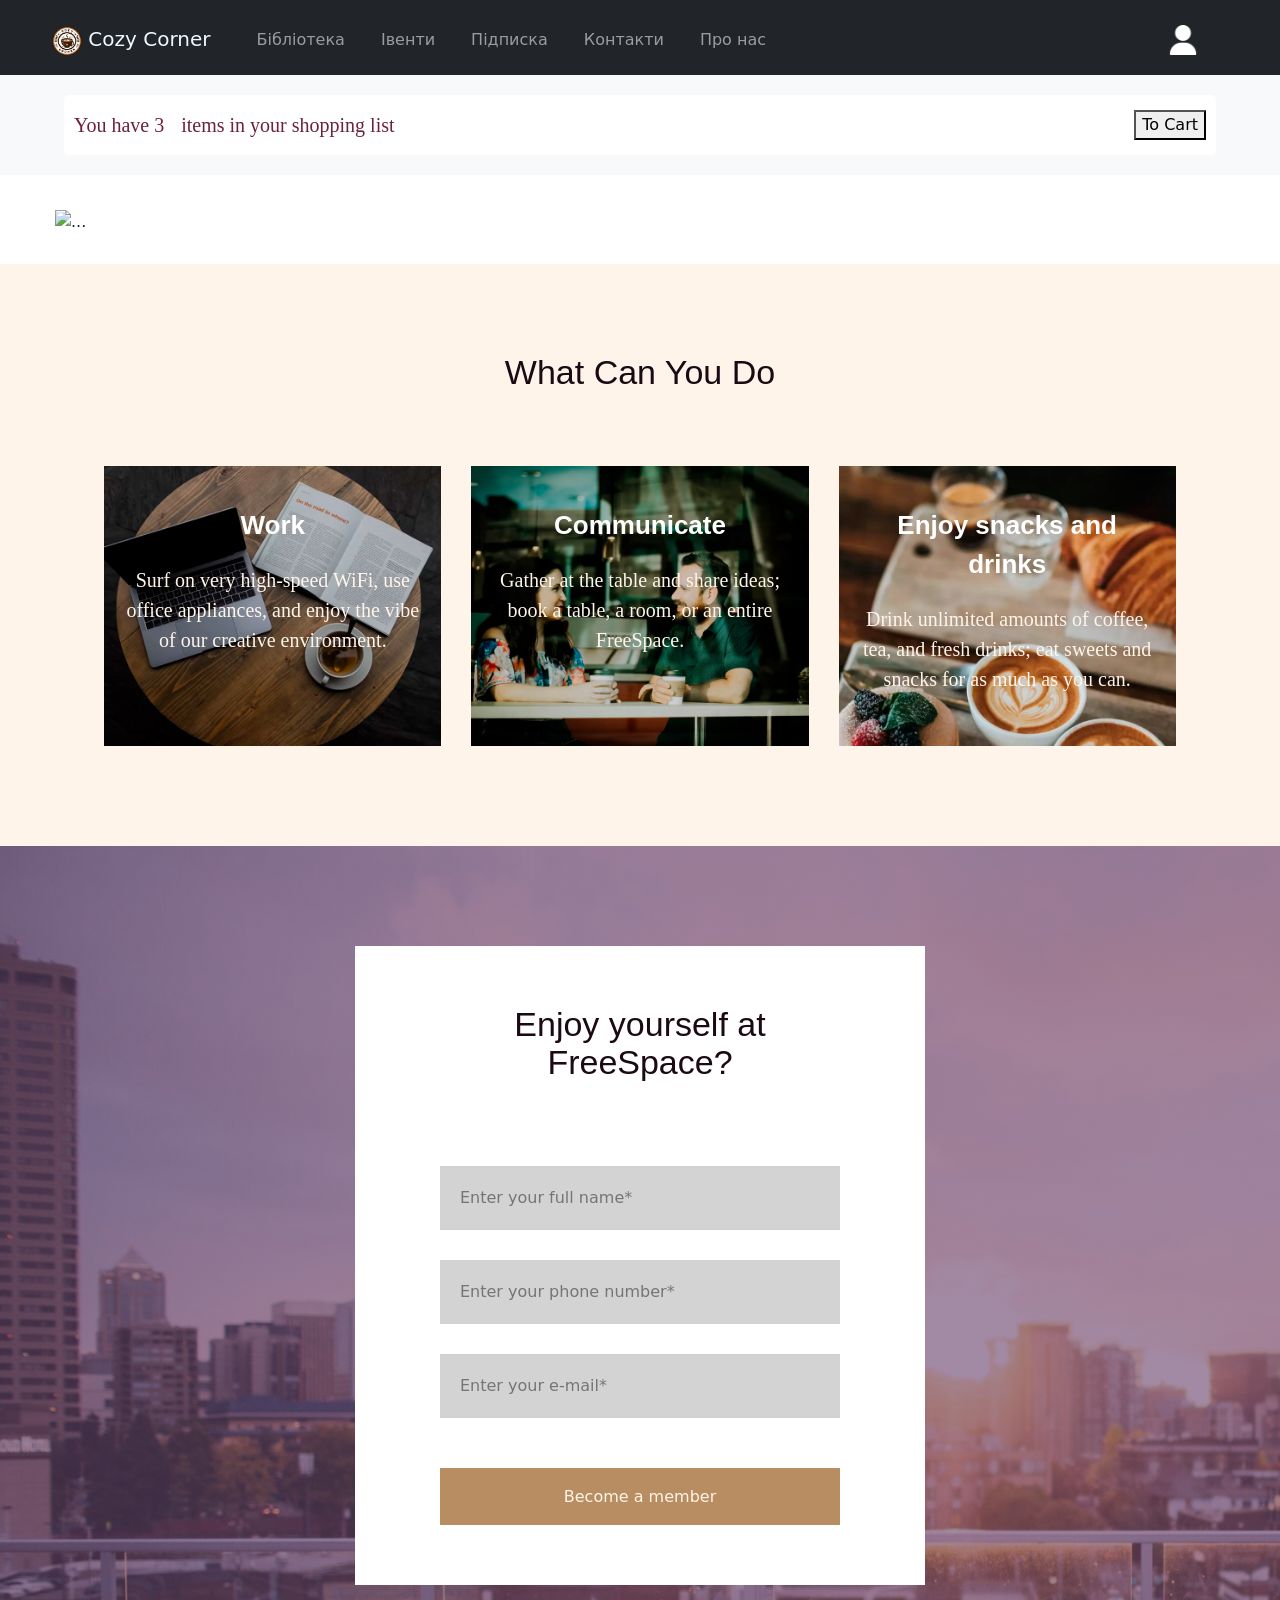
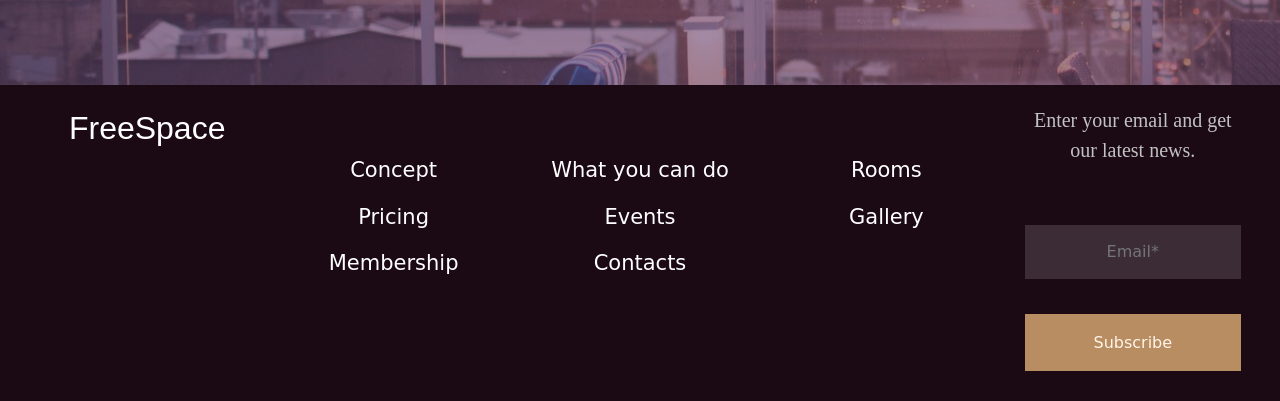
==== commit d6badf5e: "0.1.11.4 - minor changes" ====
--- a/home/index.html
+++ b/home/index.html
@@ -9,11 +9,11 @@
      href="/img/cozy_corner_logo_circl.png">
     <title>Home - Cozy Corner</title>
     <link href="https://cdn.jsdelivr.net/npm/bootstrap@5.1.3/dist/css/bootstrap.min.css" rel="stylesheet" integrity="sha384-1BmE4kWBq78iYhFldvKuhfTAU6auU8tT94WrHftjDbrCEXSU1oBoqyl2QvZ6jIW3" crossorigin="anonymous">
-    <link rel="stylesheet" type="text/css" href="/css/controls.css">
-    <link rel="stylesheet" type="text/css" href="/css/fonts.css">
-    <link rel="stylesheet" type="text/css" href="/css/img.css">
-    <link rel="stylesheet" type="text/css" href="/css/login.css">
-    <link rel="stylesheet" type="text/css" href="/css/header-footer.css">
+    <link rel="stylesheet" type="text/css" href="../css/controls.css">
+    <link rel="stylesheet" type="text/css" href="../css/fonts.css">
+    <link rel="stylesheet" type="text/css" href="../css/img.css">
+    <link rel="stylesheet" type="text/css" href="../css/login.css">
+    <link rel="stylesheet" type="text/css" href="../css/header-footer.css">
     <link rel="stylesheet" type="text/css" href="home.css">
 </head>
 
@@ -22,7 +22,7 @@
         <div id="headerDiv"></div>
         <script>
             document.addEventListener('DOMContentLoaded', function () {
-                fetch('/reusable/header.html')
+                fetch('../reusable/header.html')
                 .then(response => response.text())
                 .then(html => {
                     document.getElementById('headerDiv').innerHTML = html;
@@ -235,4 +235,4 @@
     <script src="../638-team-r/js/map.js"></script>
     <script src="https://cdn.jsdelivr.net/npm/bootstrap@5.1.3/dist/js/bootstrap.bundle.min.js" integrity="sha384-ka7Sk0Gln4gmtz2MlQnikT1wXgYsOg+OMhuP+IlRH9sENBO0LRn5q+8nbTov4+1p" crossorigin="anonymous"></script>
 </body>
-</html>+</html>
